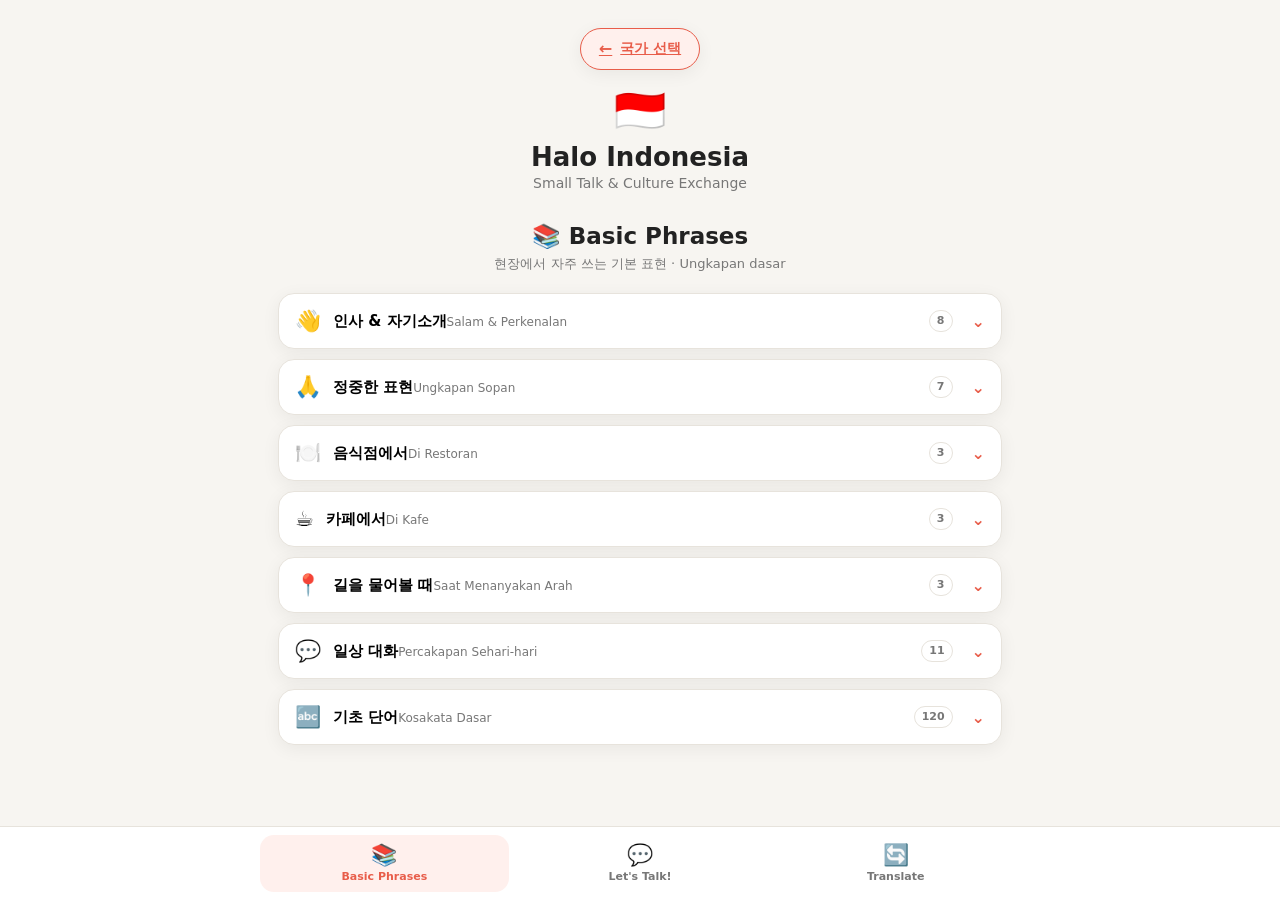
==== indonesia/index.html @ c441cb1d "Add files via upload" ====
<!doctype html>
<html lang="ko">
<head>
<meta charset="utf-8">
<meta name="viewport" content="width=device-width,initial-scale=1,viewport-fit=cover">
<meta name="theme-color" content="#f7f5f1">
<meta name="mobile-web-app-capable" content="yes">
<meta name="apple-mobile-web-app-capable" content="yes">
<meta name="apple-mobile-web-app-status-bar-style" content="default">
<meta name="apple-mobile-web-app-title" content="HelloWorld">
<link rel="manifest" href="../manifest.webmanifest">
<link rel="apple-touch-icon" href="../icons/icon-192.png">
<title>HelloWorld — Indonesia</title>
<link rel="stylesheet" href="../css/style.css">
</head>
<body>
<div class="app">
<header>
  <a class="back" href="../index.html"><span class="back-arrow">←</span> 국가 선택</a>
  <div class="logo">🇮🇩</div>
  <h1>Halo Indonesia</h1>
  <div class="subtitle">Small Talk & Culture Exchange</div>
</header>

<main>
<section id="basic" class="screen">
  <div class="section-title">
    <h2>📚 Basic Phrases</h2>
    <p>현장에서 자주 쓰는 기본 표현 · Ungkapan dasar</p>
  </div>

  <div class="basic-accordion">
<div class="basic-item">
<button class="basic-toggle" id="basic-btn-0" type="button" onclick="toggleBasic(0)"><span class="basic-icon">👋</span><span class="basic-title"><span class="basic-ko">인사 & 자기소개</span><span class="basic-id">Salam & Perkenalan</span></span><span class="basic-arrow">⌄</span></button>
<div class="basic-panel" id="basic-panel-0"><div class="phrase-list"><div class="phrase"><div class="ko">안녕하세요.</div><div class="id">Halo!</div><div class="pron">할로</div></div><div class="phrase"><div class="ko">저는 한국에서 왔어요.</div><div class="id">Saya dari Korea.</div><div class="pron">사야 다리 꼬레아</div></div><div class="phrase"><div class="ko">만나서 반가워요.</div><div class="id">Senang bertemu dengan Anda.</div><div class="pron">스낭 버르뜨무 등안 안다</div></div><div class="phrase"><div class="ko">이름이 뭐예요?</div><div class="id">Siapa nama Anda?</div><div class="pron">시아빠 나마 안다</div></div><div class="phrase"><div class="ko">제 이름은 ○○이에요.</div><div class="id">Nama saya ○○.</div><div class="pron">나마 사야 ○○</div></div><div class="phrase"><div class="ko">어디에서 왔어요?</div><div class="id">Anda dari mana?</div><div class="pron">안다 다리 마나</div></div><div class="phrase"><div class="ko">인도네시아에 처음 왔어요.</div><div class="id">Ini pertama kali saya ke Indonesia.</div><div class="pron">이니 뻐르따마 깔리 사야 끄 인도네시아</div></div><div class="phrase"><div class="ko">인도네시아가 좋아요.</div><div class="id">Saya suka Indonesia.</div><div class="pron">사야 수까 인도네시아</div></div></div></div>
</div>
<div class="basic-item">
<button class="basic-toggle" id="basic-btn-1" type="button" onclick="toggleBasic(1)"><span class="basic-icon">🙏</span><span class="basic-title"><span class="basic-ko">정중한 표현</span><span class="basic-id">Ungkapan Sopan</span></span><span class="basic-arrow">⌄</span></button>
<div class="basic-panel" id="basic-panel-1"><div class="phrase-list"><div class="phrase"><div class="ko">감사합니다.</div><div class="id">Terima kasih.</div><div class="pron">뜨리마 까시</div></div><div class="phrase"><div class="ko">미안해요.</div><div class="id">Maaf.</div><div class="pron">마아프</div></div><div class="phrase"><div class="ko">괜찮습니다.</div><div class="id">Tidak masalah.</div><div class="pron">띠닥 마살라</div></div><div class="phrase"><div class="ko">부탁드려요.</div><div class="id">Tolong, ya.</div><div class="pron">똘롱 야</div></div><div class="phrase"><div class="ko">잠시만 기다려 주세요.</div><div class="id">Tunggu sebentar, ya.</div><div class="pron">뚱구 스븐따르 야</div></div><div class="phrase"><div class="ko">다시 말씀해 주세요.</div><div class="id">Bisa ulangi?</div><div class="pron">비사 울랑이</div></div><div class="phrase"><div class="ko">잘 모르겠어요.</div><div class="id">Saya kurang mengerti.</div><div class="pron">사야 꾸랑 믕어르띠</div></div></div></div>
</div>
<div class="basic-item">
<button class="basic-toggle" id="basic-btn-2" type="button" onclick="toggleBasic(2)"><span class="basic-icon">🍽️</span><span class="basic-title"><span class="basic-ko">음식점에서</span><span class="basic-id">Di Restoran</span></span><span class="basic-arrow">⌄</span></button>
<div class="basic-panel" id="basic-panel-2">
  <div class="basic-kiosk-card">
    <div class="basic-kiosk-title">🍽️ 자주 쓰는 표현</div>
    <button class="kiosk-action" type="button" onclick="openKiosk('food-order')">🍽️ ○○ 주세요</button>
    <button class="kiosk-action" type="button" onclick="openKiosk('food-question')">❓ ○○인가요?</button>
    <button class="kiosk-action" type="button" onclick="openKiosk('food-request')">🙏 요청하기</button>
    <div class="kiosk-result" id="kiosk-result-food" hidden></div>
  </div>
  <div class="basic-extra-title">다른 표현</div>
  <div class="phrase-list">
    <div class="phrase"><div class="ko">메뉴판을 볼 수 있을까요?</div><div class="id">Boleh saya lihat menunya?</div><div class="pron">볼레 사야 리핫 메뉴냐</div></div>
    <div class="phrase"><div class="ko">계산해 주세요.</div><div class="id">Minta bill, ya.</div><div class="pron">민따 빌 야</div></div>
    <div class="phrase"><div class="ko">물 한 병 주세요.</div><div class="id">Minta satu botol air, ya.</div><div class="pron">민따 사뚜 보똘 아이르 야</div></div>
  </div>
</div>
</div>
<div class="basic-item">
<button class="basic-toggle" id="basic-btn-3" type="button" onclick="toggleBasic(3)"><span class="basic-icon">☕</span><span class="basic-title"><span class="basic-ko">카페에서</span><span class="basic-id">Di Kafe</span></span><span class="basic-arrow">⌄</span></button>
<div class="basic-panel" id="basic-panel-3">
  <div class="basic-kiosk-card">
    <div class="basic-kiosk-title">☕ 주문하기</div>
    <button class="kiosk-action" type="button" onclick="openKiosk('cafe-menu')">☕ 메뉴 선택</button>
    <button class="kiosk-action" type="button" onclick="openKiosk('cafe-option')">⚙️ 옵션 선택</button>
    <div class="kiosk-result" id="kiosk-result-cafe" hidden></div>
  </div>
  <div class="basic-extra-title">다른 표현</div>
  <div class="phrase-list">
    <div class="phrase"><div class="ko">여기서 마실게요.</div><div class="id">Saya minum di sini, ya.</div><div class="pron">사야 미눔 디 시니 야</div></div>
    <div class="phrase"><div class="ko">포장해 주세요.</div><div class="id">Tolong bungkus, ya.</div><div class="pron">똘롱 붕꾸스 야</div></div>
    <div class="phrase"><div class="ko">여기 좀 닦아 주세요.</div><div class="id">Tolong bersihkan di sini, ya.</div><div class="pron">똘롱 버르시흐깐 디 시니 야</div></div>
  </div>
</div>
</div>
<div class="basic-item">
<button class="basic-toggle" id="basic-btn-4" type="button" onclick="toggleBasic(4)"><span class="basic-icon">📍</span><span class="basic-title"><span class="basic-ko">길을 물어볼 때</span><span class="basic-id">Saat Menanyakan Arah</span></span><span class="basic-arrow">⌄</span></button>
<div class="basic-panel" id="basic-panel-4">
  <div class="basic-kiosk-card">
    <div class="basic-kiosk-title">📍 장소를 선택하세요</div>
    <button class="kiosk-action" type="button" onclick="openKiosk('loc-place')">📍 장소 선택</button>
    <div class="kiosk-result" id="kiosk-result-loc" hidden></div>
  </div>
  <div class="basic-extra-title">다른 표현</div>
  <div class="phrase-list">
    <div class="phrase"><div class="ko">여기가 어디예요?</div><div class="id">Di mana ini?</div><div class="pron">디 마나 이니</div></div>
    <div class="phrase"><div class="ko">얼마나 걸려요?</div><div class="id">Berapa lama?</div><div class="pron">버라빠 라마</div></div>
    <div class="phrase"><div class="ko">도와주실 수 있나요?</div><div class="id">Bisa membantu saya?</div><div class="pron">비사 멤반뚜 사야</div></div>
  </div>
</div>
</div>
<div class="basic-item">
<button class="basic-toggle" id="basic-btn-5" type="button" onclick="toggleBasic(5)"><span class="basic-icon">💬</span><span class="basic-title"><span class="basic-ko">일상 대화</span><span class="basic-id">Percakapan Sehari-hari</span></span><span class="basic-arrow">⌄</span></button>
<div class="basic-panel" id="basic-panel-5"><div class="phrase-list"><div class="phrase"><div class="ko">오늘 어때요?</div><div class="id">Bagaimana hari ini?</div><div class="pron">바가이마나 하리 이니</div></div><div class="phrase"><div class="ko">무슨 일을 하세요?</div><div class="id">Apa pekerjaan Anda?</div><div class="pron">아빠 뻐꺼르자안 안다</div></div><div class="phrase"><div class="ko">학생이에요?</div><div class="id">Apakah Anda seorang pelajar?</div><div class="pron">아빠까 안다 스오랑 뻘라자르</div></div><div class="phrase"><div class="ko">무엇을 공부하세요?</div><div class="id">Apa yang Anda pelajari?</div><div class="pron">아빠 양 안다 뻘라자리</div></div><div class="phrase"><div class="ko">취미가 뭐예요?</div><div class="id">Apa hobi Anda?</div><div class="pron">아빠 호비 안다</div></div><div class="phrase"><div class="ko">음악을 좋아해요?</div><div class="id">Apakah Anda suka musik?</div><div class="pron">아빠까 안다 수까 무식</div></div><div class="phrase"><div class="ko">축구를 좋아해요?</div><div class="id">Apakah Anda suka sepak bola?</div><div class="pron">아빠까 안다 수까 스빡 볼라</div></div><div class="phrase"><div class="ko">한국 음식 좋아해요?</div><div class="id">Apakah Anda suka makanan Korea?</div><div class="pron">아빠까 안다 수까 마까난 꼬레아</div></div><div class="phrase"><div class="ko">한국에 가본 적 있어요?</div><div class="id">Apakah Anda pernah ke Korea?</div><div class="pron">아빠까 안다 뻐르나 끄 꼬레아</div></div><div class="phrase"><div class="ko">주말에는 무엇을 해요?</div><div class="id">Apa yang Anda lakukan di akhir pekan?</div><div class="pron">아빠 양 안다 라꾸깐 디 아끼르 뻬깐</div></div><div class="phrase"><div class="ko">오늘 날씨가 좋네요.</div><div class="id">Cuacanya bagus hari ini.</div><div class="pron">쭈아짜냐 바구스 하리 이니</div></div></div></div>
</div>
<div class="basic-item">
<button class="basic-toggle" id="basic-btn-6" type="button" onclick="toggleBasic(6)"><span class="basic-icon">🔤</span><span class="basic-title"><span class="basic-ko">기초 단어</span><span class="basic-id">Kosakata Dasar</span></span><span class="basic-arrow">⌄</span></button>
<div class="basic-panel" id="basic-panel-6"><div class="basic-sub-list"><div class="basic-subitem">
<button class="basic-sub-toggle" id="basic-sub-btn-vocab-people" type="button" onclick="toggleBasicSub('vocab-people')"><span class="basic-sub-title">🔤 사람</span><span class="basic-sub-arrow">⌄</span></button>
<div class="basic-sub-panel" id="basic-sub-panel-vocab-people"><div class="phrase-list"><div class="phrase"><div class="ko">나 / 저</div><div class="id">Saya</div><div class="pron">사야</div></div><div class="phrase"><div class="ko">너 / 당신</div><div class="id">Kamu</div><div class="pron">까무</div></div><div class="phrase"><div class="ko">당신</div><div class="id">Anda</div><div class="pron">안다</div></div><div class="phrase"><div class="ko">우리</div><div class="id">Kami / Kita</div><div class="pron">까미 / 끼따</div></div><div class="phrase"><div class="ko">그들</div><div class="id">Mereka</div><div class="pron">므레까</div></div><div class="phrase"><div class="ko">친구</div><div class="id">Teman</div><div class="pron">뜨만</div></div><div class="phrase"><div class="ko">사람</div><div class="id">Orang</div><div class="pron">오랑</div></div><div class="phrase"><div class="ko">남자</div><div class="id">Laki-laki</div><div class="pron">라끼 라끼</div></div><div class="phrase"><div class="ko">여자</div><div class="id">Perempuan</div><div class="pron">뻐럼뿌안</div></div></div></div>
</div><div class="basic-subitem">
<button class="basic-sub-toggle" id="basic-sub-btn-vocab-question" type="button" onclick="toggleBasicSub('vocab-question')"><span class="basic-sub-title">🔤 의문사</span><span class="basic-sub-arrow">⌄</span></button>
<div class="basic-sub-panel" id="basic-sub-panel-vocab-question"><div class="phrase-list"><div class="phrase"><div class="ko">무엇</div><div class="id">Apa</div><div class="pron">아빠</div></div><div class="phrase"><div class="ko">누구</div><div class="id">Siapa</div><div class="pron">시아빠</div></div><div class="phrase"><div class="ko">어디</div><div class="id">Di mana</div><div class="pron">디 마나</div></div><div class="phrase"><div class="ko">언제</div><div class="id">Kapan</div><div class="pron">까빤</div></div><div class="phrase"><div class="ko">왜</div><div class="id">Kenapa</div><div class="pron">끄나빠</div></div><div class="phrase"><div class="ko">어떻게</div><div class="id">Bagaimana</div><div class="pron">바가이마나</div></div><div class="phrase"><div class="ko">얼마 / 몇</div><div class="id">Berapa</div><div class="pron">버라빠</div></div><div class="phrase"><div class="ko">어느</div><div class="id">Yang mana</div><div class="pron">양 마나</div></div></div></div>
</div><div class="basic-subitem">
<button class="basic-sub-toggle" id="basic-sub-btn-vocab-verbs" type="button" onclick="toggleBasicSub('vocab-verbs')"><span class="basic-sub-title">🔤 기본 동사</span><span class="basic-sub-arrow">⌄</span></button>
<div class="basic-sub-panel" id="basic-sub-panel-vocab-verbs"><div class="phrase-list"><div class="phrase"><div class="ko">있다</div><div class="id">Ada</div><div class="pron">아다</div></div><div class="phrase"><div class="ko">없다</div><div class="id">Tidak ada</div><div class="pron">띠닥 아다</div></div><div class="phrase"><div class="ko">먹다</div><div class="id">Makan</div><div class="pron">마깐</div></div><div class="phrase"><div class="ko">마시다</div><div class="id">Minum</div><div class="pron">미눔</div></div><div class="phrase"><div class="ko">가다</div><div class="id">Pergi</div><div class="pron">뻐르기</div></div><div class="phrase"><div class="ko">오다</div><div class="id">Datang</div><div class="pron">다땅</div></div><div class="phrase"><div class="ko">보다</div><div class="id">Lihat</div><div class="pron">리핫</div></div><div class="phrase"><div class="ko">알다</div><div class="id">Tahu</div><div class="pron">따후</div></div><div class="phrase"><div class="ko">이해하다</div><div class="id">Mengerti</div><div class="pron">믕어르띠</div></div><div class="phrase"><div class="ko">말하다</div><div class="id">Bicara</div><div class="pron">비짜라</div></div><div class="phrase"><div class="ko">듣다</div><div class="id">Dengar</div><div class="pron">등아르</div></div><div class="phrase"><div class="ko">기다리다</div><div class="id">Tunggu</div><div class="pron">뚱구</div></div><div class="phrase"><div class="ko">도와주다</div><div class="id">Bantu</div><div class="pron">반뚜</div></div><div class="phrase"><div class="ko">사다</div><div class="id">Beli</div><div class="pron">블리</div></div><div class="phrase"><div class="ko">주다</div><div class="id">Beri</div><div class="pron">버리</div></div><div class="phrase"><div class="ko">가져오다</div><div class="id">Bawa</div><div class="pron">바와</div></div><div class="phrase"><div class="ko">찾다</div><div class="id">Cari</div><div class="pron">짜리</div></div><div class="phrase"><div class="ko">좋아하다</div><div class="id">Suka</div><div class="pron">수까</div></div><div class="phrase"><div class="ko">원하다</div><div class="id">Mau</div><div class="pron">마우</div></div><div class="phrase"><div class="ko">할 수 있다</div><div class="id">Bisa</div><div class="pron">비사</div></div><div class="phrase"><div class="ko">해도 된다</div><div class="id">Boleh</div><div class="pron">볼레</div></div></div></div>
</div><div class="basic-subitem">
<button class="basic-sub-toggle" id="basic-sub-btn-vocab-state" type="button" onclick="toggleBasicSub('vocab-state')"><span class="basic-sub-title">🔤 상태·성질</span><span class="basic-sub-arrow">⌄</span></button>
<div class="basic-sub-panel" id="basic-sub-panel-vocab-state"><div class="phrase-list"><div class="phrase"><div class="ko">좋다</div><div class="id">Bagus</div><div class="pron">바구스</div></div><div class="phrase"><div class="ko">맛있다</div><div class="id">Enak</div><div class="pron">에낙</div></div><div class="phrase"><div class="ko">맵다</div><div class="id">Pedas</div><div class="pron">뻐다스</div></div><div class="phrase"><div class="ko">달다</div><div class="id">Manis</div><div class="pron">마니스</div></div><div class="phrase"><div class="ko">뜨겁다</div><div class="id">Panas</div><div class="pron">빠나스</div></div><div class="phrase"><div class="ko">차갑다</div><div class="id">Dingin</div><div class="pron">딩인</div></div><div class="phrase"><div class="ko">크다</div><div class="id">Besar</div><div class="pron">브사르</div></div><div class="phrase"><div class="ko">작다</div><div class="id">Kecil</div><div class="pron">끄찔</div></div><div class="phrase"><div class="ko">많다</div><div class="id">Banyak</div><div class="pron">바냑</div></div><div class="phrase"><div class="ko">적다 / 조금</div><div class="id">Sedikit</div><div class="pron">스디낏</div></div><div class="phrase"><div class="ko">빠르다</div><div class="id">Cepat</div><div class="pron">쯔빳</div></div><div class="phrase"><div class="ko">느리다</div><div class="id">Lambat</div><div class="pron">람밧</div></div><div class="phrase"><div class="ko">비싸다</div><div class="id">Mahal</div><div class="pron">마할</div></div><div class="phrase"><div class="ko">싸다</div><div class="id">Murah</div><div class="pron">무라</div></div><div class="phrase"><div class="ko">쉽다</div><div class="id">Mudah</div><div class="pron">무다</div></div><div class="phrase"><div class="ko">어렵다</div><div class="id">Sulit</div><div class="pron">술릿</div></div><div class="phrase"><div class="ko">바쁘다</div><div class="id">Sibuk</div><div class="pron">시북</div></div><div class="phrase"><div class="ko">피곤하다</div><div class="id">Lelah</div><div class="pron">렐라</div></div><div class="phrase"><div class="ko">괜찮다</div><div class="id">Baik-baik saja</div><div class="pron">바익 바익 사자</div></div></div></div>
</div><div class="basic-subitem">
<button class="basic-sub-toggle" id="basic-sub-btn-vocab-time" type="button" onclick="toggleBasicSub('vocab-time')"><span class="basic-sub-title">🔤 시간</span><span class="basic-sub-arrow">⌄</span></button>
<div class="basic-sub-panel" id="basic-sub-panel-vocab-time"><div class="phrase-list"><div class="phrase"><div class="ko">지금</div><div class="id">Sekarang</div><div class="pron">스까랑</div></div><div class="phrase"><div class="ko">오늘</div><div class="id">Hari ini</div><div class="pron">하리 이니</div></div><div class="phrase"><div class="ko">내일</div><div class="id">Besok</div><div class="pron">베속</div></div><div class="phrase"><div class="ko">어제</div><div class="id">Kemarin</div><div class="pron">끄마린</div></div><div class="phrase"><div class="ko">아침</div><div class="id">Pagi</div><div class="pron">빠기</div></div><div class="phrase"><div class="ko">점심</div><div class="id">Siang</div><div class="pron">시앙</div></div><div class="phrase"><div class="ko">저녁</div><div class="id">Malam</div><div class="pron">말람</div></div><div class="phrase"><div class="ko">나중에</div><div class="id">Nanti</div><div class="pron">난띠</div></div><div class="phrase"><div class="ko">지금 바로</div><div class="id">Sekarang juga</div><div class="pron">스까랑 주가</div></div></div></div>
</div><div class="basic-subitem">
<button class="basic-sub-toggle" id="basic-sub-btn-vocab-places" type="button" onclick="toggleBasicSub('vocab-places')"><span class="basic-sub-title">🔤 장소</span><span class="basic-sub-arrow">⌄</span></button>
<div class="basic-sub-panel" id="basic-sub-panel-vocab-places"><div class="phrase-list"><div class="phrase"><div class="ko">여기</div><div class="id">Di sini</div><div class="pron">디 시니</div></div><div class="phrase"><div class="ko">거기 / 저기</div><div class="id">Di situ / Di sana</div><div class="pron">디 시뚜 / 디 사나</div></div><div class="phrase"><div class="ko">화장실</div><div class="id">Toilet</div><div class="pron">똘렛</div></div><div class="phrase"><div class="ko">식당</div><div class="id">Restoran</div><div class="pron">레스또란</div></div><div class="phrase"><div class="ko">카페</div><div class="id">Kafe</div><div class="pron">까페</div></div><div class="phrase"><div class="ko">편의점</div><div class="id">Minimarket</div><div class="pron">미니마르껫</div></div><div class="phrase"><div class="ko">약국</div><div class="id">Apotek</div><div class="pron">아뽀떽</div></div><div class="phrase"><div class="ko">병원</div><div class="id">Rumah sakit</div><div class="pron">루마 사낏</div></div><div class="phrase"><div class="ko">공항</div><div class="id">Bandara</div><div class="pron">반다라</div></div><div class="phrase"><div class="ko">호텔</div><div class="id">Hotel</div><div class="pron">호텔</div></div><div class="phrase"><div class="ko">은행</div><div class="id">Bank</div><div class="pron">방크</div></div><div class="phrase"><div class="ko">시장</div><div class="id">Pasar</div><div class="pron">빠사르</div></div><div class="phrase"><div class="ko">상점</div><div class="id">Toko</div><div class="pron">또꼬</div></div></div></div>
</div><div class="basic-subitem">
<button class="basic-sub-toggle" id="basic-sub-btn-vocab-food" type="button" onclick="toggleBasicSub('vocab-food')"><span class="basic-sub-title">🔤 음식·음료</span><span class="basic-sub-arrow">⌄</span></button>
<div class="basic-sub-panel" id="basic-sub-panel-vocab-food"><div class="phrase-list"><div class="phrase"><div class="ko">음식</div><div class="id">Makanan</div><div class="pron">마까난</div></div><div class="phrase"><div class="ko">물</div><div class="id">Air</div><div class="pron">아이르</div></div><div class="phrase"><div class="ko">밥</div><div class="id">Nasi</div><div class="pron">나시</div></div><div class="phrase"><div class="ko">커피</div><div class="id">Kopi</div><div class="pron">꼬삐</div></div><div class="phrase"><div class="ko">차</div><div class="id">Teh</div><div class="pron">떼</div></div><div class="phrase"><div class="ko">우유</div><div class="id">Susu</div><div class="pron">수수</div></div><div class="phrase"><div class="ko">설탕</div><div class="id">Gula</div><div class="pron">굴라</div></div><div class="phrase"><div class="ko">닭고기</div><div class="id">Ayam</div><div class="pron">아얌</div></div><div class="phrase"><div class="ko">소고기</div><div class="id">Daging sapi</div><div class="pron">다깅 사삐</div></div><div class="phrase"><div class="ko">돼지고기</div><div class="id">Daging babi</div><div class="pron">다깅 바비</div></div><div class="phrase"><div class="ko">생선</div><div class="id">Ikan</div><div class="pron">이깐</div></div><div class="phrase"><div class="ko">채소</div><div class="id">Sayur</div><div class="pron">사유르</div></div><div class="phrase"><div class="ko">과일</div><div class="id">Buah</div><div class="pron">부아</div></div><div class="phrase"><div class="ko">할랄</div><div class="id">Halal</div><div class="pron">할랄</div></div></div></div>
</div><div class="basic-subitem">
<button class="basic-sub-toggle" id="basic-sub-btn-vocab-direction" type="button" onclick="toggleBasicSub('vocab-direction')"><span class="basic-sub-title">🔤 방향·위치</span><span class="basic-sub-arrow">⌄</span></button>
<div class="basic-sub-panel" id="basic-sub-panel-vocab-direction"><div class="phrase-list"><div class="phrase"><div class="ko">왼쪽</div><div class="id">Kiri</div><div class="pron">끼리</div></div><div class="phrase"><div class="ko">오른쪽</div><div class="id">Kanan</div><div class="pron">까난</div></div><div class="phrase"><div class="ko">앞</div><div class="id">Depan</div><div class="pron">드빤</div></div><div class="phrase"><div class="ko">뒤</div><div class="id">Belakang</div><div class="pron">블라깡</div></div><div class="phrase"><div class="ko">위</div><div class="id">Atas</div><div class="pron">아따스</div></div><div class="phrase"><div class="ko">아래</div><div class="id">Bawah</div><div class="pron">바와</div></div><div class="phrase"><div class="ko">안</div><div class="id">Dalam</div><div class="pron">달람</div></div><div class="phrase"><div class="ko">밖</div><div class="id">Luar</div><div class="pron">루아르</div></div><div class="phrase"><div class="ko">가까이</div><div class="id">Dekat</div><div class="pron">드깟</div></div><div class="phrase"><div class="ko">멀리</div><div class="id">Jauh</div><div class="pron">자우</div></div></div></div>
</div><div class="basic-subitem">
<button class="basic-sub-toggle" id="basic-sub-btn-vocab-numbers" type="button" onclick="toggleBasicSub('vocab-numbers')"><span class="basic-sub-title">🔤 숫자</span><span class="basic-sub-arrow">⌄</span></button>
<div class="basic-sub-panel" id="basic-sub-panel-vocab-numbers"><div class="phrase-list"><div class="phrase"><div class="ko">하나</div><div class="id">Satu</div><div class="pron">사뚜</div></div><div class="phrase"><div class="ko">둘</div><div class="id">Dua</div><div class="pron">두아</div></div><div class="phrase"><div class="ko">셋</div><div class="id">Tiga</div><div class="pron">띠가</div></div><div class="phrase"><div class="ko">넷</div><div class="id">Empat</div><div class="pron">음빳</div></div><div class="phrase"><div class="ko">다섯</div><div class="id">Lima</div><div class="pron">리마</div></div><div class="phrase"><div class="ko">여섯</div><div class="id">Enam</div><div class="pron">으남</div></div><div class="phrase"><div class="ko">일곱</div><div class="id">Tujuh</div><div class="pron">뚜주</div></div><div class="phrase"><div class="ko">여덟</div><div class="id">Delapan</div><div class="pron">들라빤</div></div><div class="phrase"><div class="ko">아홉</div><div class="id">Sembilan</div><div class="pron">슴빌란</div></div><div class="phrase"><div class="ko">열</div><div class="id">Sepuluh</div><div class="pron">스뿔루</div></div></div></div>
</div><div class="basic-subitem">
<button class="basic-sub-toggle" id="basic-sub-btn-vocab-polite" type="button" onclick="toggleBasicSub('vocab-polite')"><span class="basic-sub-title">🔤 기본 표현</span><span class="basic-sub-arrow">⌄</span></button>
<div class="basic-sub-panel" id="basic-sub-panel-vocab-polite"><div class="phrase-list"><div class="phrase"><div class="ko">네 / 예</div><div class="id">Ya</div><div class="pron">야</div></div><div class="phrase"><div class="ko">아니요</div><div class="id">Tidak</div><div class="pron">띠닥</div></div><div class="phrase"><div class="ko">감사합니다</div><div class="id">Terima kasih</div><div class="pron">뜨리마 까시</div></div><div class="phrase"><div class="ko">미안해요</div><div class="id">Maaf</div><div class="pron">마아프</div></div><div class="phrase"><div class="ko">부탁해요</div><div class="id">Tolong</div><div class="pron">똘롱</div></div><div class="phrase"><div class="ko">괜찮아요</div><div class="id">Tidak apa-apa</div><div class="pron">띠닥 아빠 아빠</div></div><div class="phrase"><div class="ko">잠시만</div><div class="id">Sebentar</div><div class="pron">스븐따르</div></div></div></div>
</div></div></div>
</div>
  </div>
</section>

<section id="talk" class="screen" hidden>
  <div class="section-title">
    <h2>💬 Let's Talk!</h2>
    <p>대화 주제를 선택하세요 · Pilih topik percakapan</p>
  </div>

  <div id="topicPicker" class="topic-grid">
    <button class="topic" onclick="openTopic('food')"><div class="emoji">🍜</div><div class="ko">음식 & 카페</div><div class="id">Makanan & Kafe</div></button>
    <button class="topic" onclick="openTopic('music')"><div class="emoji">🎵</div><div class="ko">음악</div><div class="id">Musik</div></button>
    <button class="topic" onclick="openTopic('sports')"><div class="emoji">⚽</div><div class="ko">스포츠</div><div class="id">Olahraga</div></button>
    <button class="topic" onclick="openTopic('school')"><div class="emoji">🏫</div><div class="ko">일 & 학교</div><div class="id">Kerja & Sekolah</div></button>
    <button class="topic" onclick="openTopic('korea')"><div class="emoji">🇰🇷</div><div class="ko">한국 문화</div><div class="id">Budaya Korea</div></button>
  </div>
  <div id="talkFlow"></div>
</section>

<section id="translate" class="screen" hidden>
  <div class="section-title">
    <h2>🔄 Translate</h2>
    <p>한국어 ↔ 인도네시아어 · 글로 주고받는 양방향 통역</p>
  </div>

  <div class="translation-box">
    <div class="dir-row">
      <div id="dirFrom" class="dir-chip">🇰🇷 한국어</div>
      <button id="swapBtn" class="swap-btn" type="button" onclick="swapDirection()" aria-label="방향 바꾸기">⇄</button>
      <div id="dirTo" class="dir-chip">🇮🇩 Bahasa Indonesia</div>
    </div>

    <textarea id="srcText" class="tr-input" rows="3" placeholder="번역할 문장을 입력하세요."
      oninput="updateCounter()" onkeydown="inputKey(event)"></textarea>
    <div class="tr-meta">
      <span id="charCount">0자</span>
      <span class="tr-hint">Ctrl/⌘ + Enter 로도 번역</span>
    </div>

    <div class="tr-actions">
      <button class="tr-go" type="button" onclick="runTranslate()">🔄 번역하기</button>
      <button class="tr-clear" type="button" onclick="clearInput()">지우기</button>
    </div>
  </div>

  <div id="trResult"></div>

  <div class="tr-quick">
    <div class="tr-quick-label">⚡ 자주 쓰는 문장</div>
    <div class="tr-quick-list">
            <button class="tr-quick-btn" type="button" onclick="quickFill('너무 비싸요.')">너무 비싸요</button>
      <button class="tr-quick-btn" type="button" onclick="quickFill('화장실이 어디예요?')">화장실이 어디예요?</button>
      <button class="tr-quick-btn" type="button" onclick="quickFill('도와주세요.')">도와주세요</button>
      <button class="tr-quick-btn" type="button" onclick="quickFill('이거 매워요?')">이거 매워요?</button>
            <button class="tr-quick-btn" type="button" onclick="quickFill('다시 말씀해 주세요.')">다시 말씀해 주세요</button>
      <button class="tr-quick-btn" type="button" onclick="quickFill('계산해 주세요.')">계산해 주세요</button>
    </div>
  </div>

  <div id="trHistoryWrap" class="tr-history" hidden>
    <div class="tr-history-head">
      <span>🕘 최근 번역</span>
      <button class="tr-history-clear" type="button" onclick="clearHistory()">전체 삭제</button>
    </div>
    <div id="trHistory"></div>
  </div>

  <div class="note">
    🔤 기초 단어는 온라인 번역보다 먼저 앱 사전에서 찾습니다.<br>
    📚 앱에 들어 있는 문장은 <b>인터넷 없이</b> 즉시 번역됩니다.<br>
    🌐 기초 어휘·앱 문장에 없는 문장은 온라인 번역을 사용합니다.<br>
    발음은 인도네시아어 철자를 한글로 옮긴 근사치입니다.
  </div>
</section>

<div id="bigView" class="big-view" hidden onclick="closeBig()">
  <div class="big-inner">
    <div class="big-label">상대에게 보여주세요</div>
    <div id="bigText" class="big-text"></div>
    <div id="bigSub" class="big-sub"></div>
    <div class="big-close">화면을 누르면 닫힙니다</div>
  </div>
</div>
</main>
</div>

<nav class="bottom-nav">
  <div class="bottom-nav-inner">
    <button id="nav-basic" class="nav-btn active" onclick="showTab('basic')"><span class="nav-icon">📚</span><span class="nav-label">Basic Phrases</span></button>
    <button id="nav-talk" class="nav-btn" onclick="showTab('talk')"><span class="nav-icon">💬</span><span class="nav-label">Let's Talk!</span></button>
    <button id="nav-translate" class="nav-btn" onclick="showTab('translate')"><span class="nav-icon">🔄</span><span class="nav-label">Translate</span></button>
  </div>
</nav>

<script src="../data/indonesia.js"></script>
<script>
/*
  각 질문(question)은 아래 구조를 가짐:
  {
    ko, id, pron,               // 질문 본문
    choices: [
      { ko, id, pron,           // 객관식 보기(예시 답변)
        followups: [ {ko,id,pron}, ... ]   // 그 답변을 골랐을 때 이어지는 꼬리 질문들
      }, ...
    ]
  }
*/
let topics={};

function closeBasicAccordions(){
  // Basic Phrases의 1단계/2단계 아코디언을 모두 닫습니다.
  document.querySelectorAll("#basic .basic-panel.open,#basic .basic-sub-panel.open").forEach(el=>el.classList.remove("open"));
  document.querySelectorAll("#basic .basic-toggle.open,#basic .basic-sub-toggle.open").forEach(el=>el.classList.remove("open"));
}

function toggleBasicSub(key){
  const panel=document.getElementById("basic-sub-panel-"+key);
  const btn=document.getElementById("basic-sub-btn-"+key);
  const wasOpen=panel.classList.contains("open");
  const parent=btn.closest(".basic-panel");
  // 같은 1단계 메뉴 안에서는 한 번에 하나의 2단계만 엽니다.
  parent.querySelectorAll(".basic-sub-panel.open").forEach(el=>el.classList.remove("open"));
  parent.querySelectorAll(".basic-sub-toggle.open").forEach(el=>el.classList.remove("open"));
  if(!wasOpen){panel.classList.add("open");btn.classList.add("open");}
}

function toggleBasic(index){
  const panel=document.getElementById("basic-panel-"+index);
  const btn=document.getElementById("basic-btn-"+index);
  const wasOpen=panel.classList.contains("open");
  // 다른 1단계 메뉴를 누르는 순간 기존의 2단계까지 모두 초기화합니다.
  closeBasicAccordions();
  if(!wasOpen){panel.classList.add("open");btn.classList.add("open");}
}

const KIOSK_DATA={
  'food-order':{target:'kiosk-result-food',title:'무엇을 주문할까요?',choices:[
    ['물','Air','아이르'],['밥','Nasi','나시'],['면','Mie','미'],['나시고렝','Nasi goreng','나시 고렝'],['미고렝','Mie goreng','미 고렝'],['사테','Sate','사떼'],['박소','Bakso','박소'],['아얌고렝','Ayam goreng','아얌 고렝'],['나시 아얌','Nasi ayam','나시 아얌'],['채소 볶음','Tumis sayur','뚜미스 사유르']
  ],template:(x)=>({ko:x[0]+' 주세요.',id:'Saya mau '+x[1]+', ya.',pron:'사야 마우 '+x[2]+' 야'})},
  'food-question':{target:'kiosk-result-food',title:'무엇을 물어볼까요?',choices:[
    ['매운가요?','Apakah ini pedas?','아빠까 이니 뻐다스'],['뜨거운가요?','Apakah ini panas?','아빠까 이니 빠나스'],['달아요?','Apakah ini manis?','아빠까 이니 마니스'],['맛있나요?','Apakah ini enak?','아빠까 이니 에낙'],['할랄인가요?','Apakah makanan ini halal?','아빠까 마까난 이니 할랄'],['포장할 수 있나요?','Bisa dibungkus?','비사 디붕꾸스'],['여기서 먹을 수 있나요?','Bisa makan di sini?','비사 마깐 디 시니'],['지금 주문할 수 있나요?','Bisa pesan sekarang?','비사 뻐산 스까랑']
  ],template:(x)=>({ko:x[0],id:x[1],pron:x[2]})},
  'food-request':{target:'kiosk-result-food',title:'어떻게 요청할까요?',choices:[
    ['맵지 않게 해주세요.','Jangan pedas, ya.','장안 뻐다스 야'],['물 한 병 주세요.','Minta satu botol air, ya.','민따 사뚜 보똘 아이르 야'],['계산해 주세요.','Minta bill, ya.','민따 빌 야']
  ],template:(x)=>({ko:x[0],id:x[1],pron:x[2]})},
  'cafe-menu':{target:'kiosk-result-cafe',title:'메뉴를 선택하세요',choices:[
    ['아메리카노','Americano','아메리까노'],['카페라떼','Café latte','까페 라떼'],['카푸치노','Cappuccino','까푸치노'],['에스프레소','Espresso','에스쁘레소'],['아이스커피','Es kopi','에스 꼬삐'],['아이스티','Es teh','에스 떼'],['차','Teh','떼'],['핫초콜릿','Cokelat panas','초끌랏 빠나스'],['주스','Jus','주스'],['스무디','Smoothie','스무디'],['생수','Air mineral','아이르 미네랄'],['케이크','Kue','꾸에'],['크루아상','Croissant','크루아상']
  ],template:(x)=>({ko:x[0]+' 주세요.',id:'Saya mau '+x[1]+', ya.',pron:'사야 마우 '+x[2]+' 야'}),alternate:(x)=>({ko:x[0]+' 있나요?',id:'Apakah ada '+x[1]+'?',pron:'아빠까 아다 '+x[2]})},
  'cafe-option':{target:'kiosk-result-cafe',title:'옵션을 선택하세요',choices:[
    ['아이스로','Dingin','딩인'],['뜨겁게','Panas','빠나스'],['작은 사이즈로','Ukuran kecil','우꾸란 끄찔'],['중간 사이즈로','Ukuran sedang','우꾸란 스당'],['큰 사이즈로','Ukuran besar','우꾸란 브사르']
  ],template:(x)=>({ko:x[0]+' 주세요.',id:'Tolong '+x[1]+', ya.',pron:'똘롱 '+x[2]+' 야'})},
  'loc-place':{target:'kiosk-result-loc',title:'장소를 선택하세요',choices:[
    ['화장실','toilet','똘렛'],['편의점','minimarket','미니마르껫'],['식당','restoran','레스또란'],['카페','kafe','까페'],['약국','apotek','아뽀떽'],['병원','rumah sakit','루마 사낏'],['ATM','ATM','아떼엠'],['출구','pintu keluar','삔뚜 끌루아르'],['공항','bandara','반다라'],['버스 정류장','halte bus','할떼 부스'],['기차역','stasiun kereta','스타시운 끄레따'],['호텔','hotel','호텔'],['은행','bank','방크'],['경찰서','kantor polisi','깐또르 뽈리시']
  ],template:(x)=>({ko:x[0]+'는 어디인가요?',id:'Di mana '+x[1]+'?',pron:'디 마나 '+x[2]}),alternate:(x)=>({ko:x[0]+'에 어떻게 가나요?',id:'Bagaimana cara ke '+x[1]+'?',pron:'바가이마나 짜라 끄 '+x[2]})}
};
function renderKioskSentence(r, label){
  return '<div class="kiosk-sentence"><div class="kiosk-sentence-label">'+label+'</div><div class="ko">'+r.ko+'</div><div class="id">'+r.id+'</div><div class="pron">'+r.pron+'</div></div>';
}
function openKiosk(key){
  const d=KIOSK_DATA[key]; if(!d)return;
  const target=document.getElementById(d.target); if(!target)return;
  target.hidden=false;
  target.innerHTML='<div style="font-weight:800;margin-bottom:8px">'+d.title+'</div><div class="kiosk-menu">'+d.choices.map((x,i)=>'<button class="kiosk-choice" type="button" onclick="selectKiosk(\''+key+'\','+i+')">'+x[0]+'</button>').join('')+'</div><div class="kiosk-sentence-area" id="'+d.target+'-sentence-area"></div><button class="kiosk-close" type="button" onclick="closeKiosk(\''+d.target+'\')">닫기</button>';
  document.querySelectorAll('.kiosk-result').forEach(el=>{if(el!==target){el.hidden=true;el.innerHTML='';}});
}
function selectKiosk(key,i){
  const d=KIOSK_DATA[key]; const x=d.choices[i]; const target=document.getElementById(d.target); if(!target)return;
  const area=document.getElementById(d.target+'-sentence-area'); if(!area)return;
  const r=d.template(x);
  let html=renderKioskSentence(r,'사용할 문장');
  if(d.alternate) html+=renderKioskSentence(d.alternate(x),'다른 표현');
  area.innerHTML=html;
  target.hidden=false;
  area.scrollIntoView({behavior:'smooth',block:'nearest'});
}
function closeKiosk(id){const el=document.getElementById(id);if(el){el.hidden=true;el.innerHTML='';}}

let currentTopicKey=null;

function showTab(id){
  // 탭을 다시 선택하거나 다른 탭으로 이동하면 Basic Phrases의
  // 1단계/2단계 아코디언 상태를 초기화합니다.
  closeBasicAccordions();
  if(id==="talk"){resetTalk();}
  ["basic","talk","translate"].forEach(x=>document.getElementById(x).hidden=x!==id);
  ["basic","talk","translate"].forEach(x=>document.getElementById("nav-"+x).classList.toggle("active",x===id));
  window.scrollTo({top:0,behavior:"smooth"});
}

async function openTopic(key){
  if(languageDataReady) await languageDataReady;
  if(!topics || !topics[key]){
    console.error("Let's Talk data is not ready:", key);
    return;
  }
  currentTopicKey=key;
  document.getElementById("topicPicker").style.display="none";
  renderQuestionList();
  window.scrollTo({top:0,behavior:"smooth"});
}

function closeTopic(){
  resetTalk();
  window.scrollTo({top:0,behavior:"smooth"});
}

function resetTalk(){
  currentTopicKey=null;
  document.getElementById("topicPicker").style.display="";
  document.getElementById("talkFlow").innerHTML="";
}

/* 인도네시아어(대) → 발음(중) → 한국어(소) 3단 표기 */
function trio(o){
  return '<span class="t-id">'+o.id+'</span>'+
         '<span class="t-pron">'+o.pron+'</span>'+
         '<span class="t-ko">'+o.ko+'</span>';
}

function backBtn(action,label){
  return '<button class="back" onclick="'+action+'"><span class="back-arrow">←</span>'+label+'</button>';
}

function renderQuestionList(){
  const t=topics[currentTopicKey];
  const out=document.getElementById("talkFlow");
  if(!t||!out) return;
  out.innerHTML=backBtn("closeTopic()","주제 선택으로")+
    '<div class="section-title"><h2>'+t.title+'</h2><p>질문을 누르면 예시 답변이, 답변을 누르면 꼬리 질문이 펼쳐집니다.</p></div>'+
    '<div class="question-btn-list">'+t.q.map((q,i)=>
      '<div class="q-item">'+
        '<button class="question-btn" id="qbtn-'+i+'" onclick="toggleQuestion('+i+')">'+
          '<span class="qnum">'+(i+1)+'</span>'+
          '<span class="qtext">'+trio(q)+'</span>'+
          '<span class="qtoggle">⌄</span>'+
        '</button>'+
        '<div class="q-panel" id="qpanel-'+i+'">'+
          '<div class="choice-label">💡 이렇게 대답해 보세요 · Coba jawab seperti ini</div>'+
          '<div class="choice-list">'+q.choices.map((c,ci)=>
            '<div class="choice-item">'+
              '<button class="choice-btn" id="cbtn-'+i+'-'+ci+'" onclick="toggleChoice('+i+','+ci+')">'+
                '<span class="ctext">'+trio(c)+'</span>'+
                '<span class="ctoggle">⌄</span>'+
              '</button>'+
              '<div class="followup-list" id="flist-'+i+'-'+ci+'">'+
                '<div class="fl-label">💬 꼬리 질문 · Pertanyaan lanjutan</div>'+
                c.followups.map((f,fi)=>
                  '<article class="followup-item">'+
                    '<div class="fnum">FOLLOW-UP '+(fi+1)+'</div>'+
                    trio(f)+
                  '</article>').join("")+
              '</div>'+
            '</div>').join("")+
          '</div>'+
        '</div>'+
      '</div>').join("")+
    '</div>';
}

function nudgeIntoView(el){
  setTimeout(()=>{
    const r=el.getBoundingClientRect();
    if(r.top<70||r.top>window.innerHeight*0.55){window.scrollBy({top:r.top-90,behavior:"smooth"});}
  },60);
}

/* 질문을 누르면 그 아래에 예시 답변이 펼쳐짐 (다른 질문은 자동으로 접힘) */
function toggleQuestion(qIndex){
  const panel=document.getElementById("qpanel-"+qIndex);
  const btn=document.getElementById("qbtn-"+qIndex);
  const wasOpen=panel.classList.contains("open");
  document.querySelectorAll("#talkFlow .q-panel.open,#talkFlow .followup-list.open").forEach(el=>el.classList.remove("open"));
  document.querySelectorAll("#talkFlow .question-btn.open,#talkFlow .choice-btn.open").forEach(el=>el.classList.remove("open"));
  if(!wasOpen){
    panel.classList.add("open");
    btn.classList.add("open");
    nudgeIntoView(btn);
  }
}

/* 답변을 누르면 그 자리 바로 아래에서 꼬리 질문이 펼쳐짐 */
function toggleChoice(qIndex,cIndex){
  const list=document.getElementById("flist-"+qIndex+"-"+cIndex);
  const btn=document.getElementById("cbtn-"+qIndex+"-"+cIndex);
  const wasOpen=list.classList.contains("open");
  document.querySelectorAll("#talkFlow .followup-list.open").forEach(el=>el.classList.remove("open"));
  document.querySelectorAll("#talkFlow .choice-btn.open").forEach(el=>el.classList.remove("open"));
  if(!wasOpen){
    list.classList.add("open");
    btn.classList.add("open");
    nudgeIntoView(btn);
  }
}

/* ===================== 번역 ===================== */

/* --- 인도네시아어 → 한글 발음 근사 변환 --- */
const CONS_ONSET={ng:11,ny:2,sy:9,kh:15,ch:14,b:7,c:13,d:3,f:17,g:0,h:18,j:12,k:1,l:5,m:6,n:2,p:8,q:1,r:5,s:9,t:4,v:7,w:11,x:9,y:11,z:12};
const CONS_STAND={b:7,c:14,d:3,f:17,g:0,h:18,j:12,k:1,l:5,m:6,n:2,p:8,q:1,r:5,s:9,t:4,v:7,w:11,x:9,y:11,z:12,ng:11,ny:2,sy:9,kh:15,ch:14};
const CODA={k:1,ng:21,n:4,m:16,l:8,p:17,t:19,b:17,d:19,g:1};
const V_PLAIN={a:0,i:20,u:13,e:18,o:8};
const V_Y={a:2,i:20,u:17,e:7,o:12};
const V_W={a:9,i:16,u:13,e:15,o:14};
const DIGRAPHS=["ng","ny","sy","kh","ch"];

function syl(cho,jung,jong){return String.fromCharCode(0xAC00+(cho*21+jung)*28+jong);}
function isVowel(ch){return "aiueo".indexOf(ch)>=0;}

/* e 를 /e/(ㅔ)로 읽는 흔한 단어들 (그 외의 e 는 약모음으로 처리) */
const E_WORDS=["enak","menu","meter","meja","media","medis","metode","mereka","restoran","resep","reservasi","rekomendasi","kafe","hotel","tempe","sate","sore","teh","becak","kereta","ekonomi","elektronik","energi","edukasi","efek","era","konser","presiden","profesor","apotek","model","novel","seleksi","sepeda","nenek","kakek","bebek","lele","desember","september","november","desain","email","ide","kecap","tante","polisi","indonesia","enerjik","energik","efektif","selfie","hotel"];
const SPECIAL={dj:"디제이",tv:"띠비",kpop:"케이뽑",kdrama:"케이드라마",kfood:"케이푸드",wifi:"와이파이",ok:"오케이"};

function transliterate(text){
  if(!text) return "";
  return text.split(/(\s+)/).map(w=>{
    if(/^\s+$/.test(w)) return w;
    /* 반복형(anak-anak)은 하이픈 단위로 나눠 붙여 읽음 */
    return w.toLowerCase().split("-").map(part=>{
      const clean=part.replace(/[^a-z]/g,"");
      return clean?wordToHangul(clean):"";
    }).join("");
  }).filter(x=>x!=="").join(" ").replace(/\s+/g," ").trim();
}

function wordToHangul(raw){
  /* 겹자음은 하나로 (topping → toping). ng 는 이중자로 따로 처리 */
  if(SPECIAL[raw]) return SPECIAL[raw];
  /* 겹자음 단순화 (topping → toping). n·m·l 은 형태소 경계라 유지 */
  const w=raw.replace(/([bcdfhjkpqrstvwxz])\1+/g,"$1");
  const eIsE=E_WORDS.some(x=>w.indexOf(x)===0);
  const tok=[];
  let i=0;
  while(i<w.length){
    if(isVowel(w[i])){tok.push({t:"v",v:w[i]});i++;continue;}
    const two=w.substr(i,2);
    if(DIGRAPHS.indexOf(two)>=0){tok.push({t:"c",v:two});i+=2;continue;}
    tok.push({t:"c",v:w[i]});i++;
  }
  const syls=[];
  const place=c=>{
    if(c==="h"&&syls.length) return;
    const prev=syls[syls.length-1];
    if(prev&&!prev.stand&&!prev.coda&&CODA[c]!==undefined){prev.coda=c;return;}
    syls.push({stand:c});
  };
  let pend=[];
  for(const t of tok){
    if(t.t==="c"){pend.push(t.v);continue;}
    let onset=null;
    if(pend.length){
      onset=pend.pop();
      const prev=syls[syls.length-1];
      if(onset==="ng"&&!pend.length&&prev&&!prev.stand&&!prev.coda){prev.coda="ng";onset=null;}
      pend.forEach(place);
      pend=[];
    }
    syls.push({onset:onset,vowel:t.v,coda:null});
  }
  pend.forEach(place);
  /* 모음 뒤 l 은 앞 음절 받침으로도 붙임 (selamat → 슬라맛) */
  for(let k=0;k<syls.length-1;k++){
    const a=syls[k],b=syls[k+1];
    if(a&&!a.stand&&!a.coda&&b&&!b.stand&&b.onset==="l") a.coda="l";
  }
  let lastV=-1;
  syls.forEach((s,k)=>{if(!s.stand) lastV=k;});
  let out="";
  for(let k=0;k<syls.length;k++){
    const s=syls[k];
    if(s.stand){
      const c=s.stand;
      if(c==="ng"){out+="응";continue;}
      out+=syl(CONS_STAND[c]!==undefined?CONS_STAND[c]:11,18,0);
      continue;
    }
    let cho=11,glide=null;
    if(s.onset){
      cho=CONS_ONSET[s.onset]!==undefined?CONS_ONSET[s.onset]:11;
      if(s.onset==="y"||s.onset==="ny"||s.onset==="sy") glide="y";
      else if(s.onset==="w") glide="w";
    }
    let jung;
    if(glide==="y") jung=V_Y[s.vowel];
    else if(glide==="w") jung=V_W[s.vowel];
    else jung=V_PLAIN[s.vowel];
    if(s.vowel==="e"&&!glide){
      const nx=syls[k+1];
      const beforeR=(nx&&nx.stand==="r")||s.coda==="r";
      const isLast=(k===lastV);
      const funcWord=(w.length<=2);                   /* ke · se → 끄 · 스 */
      if(funcWord) jung=18;
      else if(isLast||eIsE) jung=5;                   /* ㅔ */
      else if(beforeR) jung=4;                        /* 어르 */
      else if(!s.coda&&"pbfv".indexOf(s.onset||"")>=0) jung=4;  /* 뻐 · 버 */
      else jung=18;                                   /* ㅡ */
    }
    if(jung===undefined) jung=18;
    out+=syl(cho,jung,s.coda?(CODA[s.coda]||0):0);
  }
  return out;
}

/* --- 앱 내장 기초 어휘 + 문장 사전 (오프라인) --- */
/* 기초 단어는 온라인 번역보다 먼저 검색됩니다. */
let VOCAB=[]

/* 현장에서 자주 쓰는 추가 문장 (인터넷 없이 즉시 번역됨) */
let EXTRA=[];

let PHRASES=[];
function normKo(s){return (s||"").toLowerCase().replace(/[\s.,!?~·"'’“”()\-]/g,"");}
function normId(s){return (s||"").toLowerCase().replace(/[^a-z0-9\s]/g,"").replace(/\s+/g," ").trim();}

function buildPhraseBank(){
  const seen={};
  const add=(ko,id,pron)=>{
    if(!ko||!id) return;
    const key=normKo(ko)+"|"+normId(id);
    if(seen[key]) return;
    seen[key]=1;
    PHRASES.push({ko:ko,id:id,pron:pron||transliterate(id),nk:normKo(ko),ni:normId(id)});
  };
  document.querySelectorAll("#basic .phrase").forEach(el=>{
    const g=c=>{const n=el.querySelector("."+c);return n?n.textContent.trim():"";};
    add(g("ko"),g("id"),g("pron"));
  });
  VOCAB.forEach(e=>add(e.ko,e.id,e.pron));
  EXTRA.forEach(e=>add(e.ko,e.id,e.pron));
  Object.keys(topics).forEach(k=>{
    topics[k].q.forEach(q=>{
      add(q.ko,q.id,q.pron);
      (q.choices||[]).forEach(c=>{
        add(c.ko,c.id,c.pron);
        (c.followups||[]).forEach(f=>add(f.ko,f.id,f.pron));
      });
    });
  });
}

function bigrams(s){const a=[];for(let i=0;i<s.length-1;i++)a.push(s.substr(i,2));return a;}
function dice(a,b){
  if(!a||!b) return 0;
  if(a===b) return 1;
  const A=bigrams(a),B=bigrams(b);
  if(!A.length||!B.length) return 0;
  const map={};A.forEach(x=>map[x]=(map[x]||0)+1);
  let hit=0;B.forEach(x=>{if(map[x]>0){map[x]--;hit++;}});
  return 2*hit/(A.length+B.length);
}

function localLookup(text,dir){
  const isKo=dir==="ko2id";
  const n=isKo?normKo(text):normId(text);
  if(!n) return {exact:null,near:[]};
  let exact=null;const scored=[];
  PHRASES.forEach(p=>{
    const target=isKo?p.nk:p.ni;
    const s=dice(n,target);
    if(s===1&&!exact) exact=p;
    if(s>=0.55) scored.push({p:p,s:s});
  });
  scored.sort((a,b)=>b.s-a.s);
  return {exact:exact,near:scored.slice(0,3).map(x=>x.p)};
}

/* --- 온라인 번역: Google 번역 엔드포인트 우선 + MyMemory fallback --- */
/*
  Google의 공개 번역 엔드포인트를 우선 사용합니다.
  별도 API 키가 필요하지 않아 개인용 정적 웹에서 바로 사용할 수 있습니다.
  다만 공식 Cloud Translation API가 아니므로 SLA/보장된 사용량은 없습니다.
  실패하면 기존 MyMemory를 fallback으로 사용합니다.
*/
async function googleTranslate(text,dir){
  const sl=dir==="ko2id"?"ko":"id";
  const tl=dir==="ko2id"?"id":"ko";
  const url="https://translate.googleapis.com/translate_a/single?client=gtx&sl="+sl+"&tl="+tl+"&dt=t&q="+encodeURIComponent(text);
  const ctrl=new AbortController();
  const timer=setTimeout(()=>ctrl.abort(),10000);
  try{
    const res=await fetch(url,{signal:ctrl.signal});
    clearTimeout(timer);
    if(!res.ok) throw new Error("HTTP "+res.status);
    const data=await res.json();
    const out=Array.isArray(data)&&Array.isArray(data[0])?data[0].map(x=>x&&x[0]?x[0]:"").join("").trim():"";
    if(!out) throw new Error("empty");
    return out;
  }catch(e){
    clearTimeout(timer);
    throw e;
  }
}

async function myMemoryTranslate(text,dir){
  const pair=dir==="ko2id"?"ko|id":"id|ko";
  const url="https://api.mymemory.translated.net/get?q="+encodeURIComponent(text)+"&langpair="+pair;
  const ctrl=new AbortController();
  const timer=setTimeout(()=>ctrl.abort(),10000);
  try{
    const res=await fetch(url,{signal:ctrl.signal});
    clearTimeout(timer);
    if(!res.ok) throw new Error("HTTP "+res.status);
    const data=await res.json();
    const out=data&&data.responseData&&data.responseData.translatedText;
    if(!out) throw new Error("empty");
    if(/MYMEMORY WARNING|QUERY LENGTH LIMIT|INVALID/i.test(out)) throw new Error("quota");
    return out.trim();
  }catch(e){
    clearTimeout(timer);
    throw e;
  }
}

async function onlineTranslate(text,dir){
  try{
    return {text:await googleTranslate(text,dir),engine:"Google"};
  }catch(e){
    return {text:await myMemoryTranslate(text,dir),engine:"MyMemory"};
  }
}

/* --- 상태 & UI --- */
let dir="ko2id";
let lastResult=null;
let history=[];

function loadHistory(){
  try{const raw=localStorage.getItem("halo-tr-history");if(raw) history=JSON.parse(raw)||[];}catch(e){}
  renderHistory();
}
function saveHistory(){
  try{localStorage.setItem("halo-tr-history",JSON.stringify(history.slice(0,12)));}catch(e){}
}

function swapDirection(){
  dir=dir==="ko2id"?"id2ko":"ko2id";
  const ko="🇰🇷 한국어",id="🇮🇩 Bahasa Indonesia";
  document.getElementById("dirFrom").textContent=dir==="ko2id"?ko:id;
  document.getElementById("dirTo").textContent=dir==="ko2id"?id:ko;
  document.getElementById("srcText").placeholder=dir==="ko2id"
    ?"번역할 한국어 문장을 입력하세요."
    :"Ketik kalimat bahasa Indonesia di sini.";
  document.getElementById("trResult").innerHTML="";
}

function updateCounter(){
  document.getElementById("charCount").textContent=document.getElementById("srcText").value.length+"자";
}
function clearInput(){
  document.getElementById("srcText").value="";
  updateCounter();
  document.getElementById("trResult").innerHTML="";
  document.getElementById("srcText").focus();
}
function quickFill(t){
  if(dir!=="ko2id") swapDirection();
  document.getElementById("srcText").value=t;
  updateCounter();
  runTranslate();
}
function inputKey(e){
  if(e.key==="Enter"&&(e.ctrlKey||e.metaKey)){e.preventDefault();runTranslate();}
}

function esc(s){return (s||"").replace(/&/g,"&amp;").replace(/</g,"&lt;").replace(/>/g,"&gt;").replace(/"/g,"&quot;");}

function resultCard(o){
  const showPron=o.pron&&o.pron.length>0;
  return '<article class="result-card">'+
    '<span class="result-tag '+o.tagClass+'">'+o.tag+'</span>'+
    '<div class="result-src">'+esc(o.srcLabel)+' '+esc(o.src)+(o.srcPron?'<br><span style="color:var(--accent);font-weight:600">'+esc(o.srcPron)+'</span>':'')+'</div>'+
    '<div class="result-main">'+esc(o.out)+'</div>'+
    (showPron?'<div class="result-pron">'+esc(o.pron)+'</div>':'')+
    '<div class="result-actions">'+
      '<button class="res-btn primary" type="button" onclick="showBig()">👁 크게 보여주기</button>'+
      '<button class="res-btn" type="button" onclick="copyResult(this)">📋 복사하기</button>'+
    '</div>'+
    (o.altHtml||"")+
  '</article>';
}

function nearHtml(near,dir2){
  if(!near||!near.length) return "";
  return '<div class="result-alt"><div class="result-alt-label">📚 앱에 있는 비슷한 문장</div>'+
    near.map(p=>'<div class="alt-item"><b>'+esc(p.id)+'</b><br>'+esc(p.pron)+'<br>'+esc(p.ko)+'</div>').join("")+
    '</div>';
}

async function runTranslate(){
  const box=document.getElementById("trResult");
  const text=document.getElementById("srcText").value.trim();
  if(!text){box.innerHTML='<div class="note">번역할 문장을 먼저 입력해 주세요.</div>';return;}

  const isKo=dir==="ko2id";
  const srcLabel=isKo?"🇰🇷":"🇮🇩";
  const local=localLookup(text,dir);

  if(local.exact){
    const p=local.exact;
    const out=isKo?p.id:p.ko;
    lastResult={out:out,pron:isKo?p.pron:"",src:text};
    box.innerHTML=resultCard({
      tag:"📚 앱 사전 · 오프라인",tagClass:"tag-offline",
      srcLabel:srcLabel,src:text,srcPron:isKo?"":p.pron,
      out:out,pron:isKo?p.pron:""
    });
    pushHistory(text,out,isKo?p.pron:"");
    return;
  }

  box.innerHTML='<div class="note">🔄 번역 중입니다…</div>';
  try{
    const online=await onlineTranslate(text,dir);
    const out=online.text;
    const pron=isKo?transliterate(out):"";
    lastResult={out:out,pron:pron,src:text};
    box.innerHTML=resultCard({
      tag:"🌐 온라인 번역 · "+online.engine,tagClass:"tag-online",
      srcLabel:srcLabel,src:text,srcPron:isKo?"":transliterate(text),
      out:out,pron:pron,
      altHtml:nearHtml(local.near)
    });
    pushHistory(text,out,pron);
  }catch(e){
    let msg="인터넷에 연결되어 있는지 확인한 뒤 다시 시도해 주세요.";
    if(e&&e.message==="quota") msg="온라인 번역의 하루 무료 사용량을 넘었을 수 있습니다. 잠시 후 다시 시도해 주세요.";
    box.innerHTML='<article class="result-card" style="border-color:var(--line)">'+
      '<span class="result-tag tag-error">⚠️ 온라인 번역 실패</span>'+
      '<div class="result-src">'+esc(srcLabel+" "+text)+'</div>'+
      '<div style="font-size:14px;line-height:1.6;color:#555">'+msg+'<br>아래 앱 내장 문장은 인터넷 없이도 바로 쓸 수 있습니다.</div>'+
      nearHtml(local.near)+
    '</article>';
  }
}

function pushHistory(src,out,pron){
  history.unshift({src:src,out:out,pron:pron||"",dir:dir});
  history=history.slice(0,12);
  saveHistory();
  renderHistory();
}

function renderHistory(){
  const wrap=document.getElementById("trHistoryWrap");
  const box=document.getElementById("trHistory");
  if(!wrap||!box) return;
  if(!history.length){wrap.hidden=true;box.innerHTML="";return;}
  wrap.hidden=false;
  box.innerHTML=history.map((h,i)=>
    '<div class="hist-item" onclick="reuseHistory('+i+')">'+
      '<div class="h-out">'+esc(h.out)+'</div>'+
      (h.pron?'<div class="h-pron">'+esc(h.pron)+'</div>':'')+
      '<div class="h-in">↩ '+esc(h.src)+'</div>'+
    '</div>').join("");
}

function reuseHistory(i){
  const h=history[i];
  if(!h) return;
  if(h.dir!==dir) swapDirection();
  document.getElementById("srcText").value=h.src;
  updateCounter();
  runTranslate();
  window.scrollTo({top:0,behavior:"smooth"});
}

function clearHistory(){
  history=[];
  saveHistory();
  renderHistory();
}

function showBig(){
  if(!lastResult) return;
  document.getElementById("bigText").textContent=lastResult.out;
  document.getElementById("bigSub").textContent=lastResult.pron||lastResult.src;
  document.getElementById("bigView").hidden=false;
}
function closeBig(){document.getElementById("bigView").hidden=true;}

function copyResult(btn){
  if(!lastResult) return;
  const done=()=>{const o=btn.textContent;btn.textContent="✅ 복사됨";setTimeout(()=>btn.textContent=o,1400);};
  if(navigator.clipboard&&navigator.clipboard.writeText){
    navigator.clipboard.writeText(lastResult.out).then(done).catch(()=>fallbackCopy(lastResult.out,done));
  }else{fallbackCopy(lastResult.out,done);}
}
function fallbackCopy(text,cb){
  const ta=document.createElement("textarea");
  ta.value=text;ta.style.position="fixed";ta.style.opacity="0";
  document.body.appendChild(ta);ta.select();
  try{document.execCommand("copy");cb();}catch(e){}
  document.body.removeChild(ta);
}

async function initLanguageData(){
  // Synchronous local fallback first: works even from file:// and before network/cache fetch completes.
  let data=window.INDONESIA_DATA||null;
  if(data){
    topics=data.topics||{};
    VOCAB=data.vocab||[];
    EXTRA=data.extra||[];
  }
  // When served over http(s), refresh from the JSON source if available.
  if(location.protocol!=="file:"){
    try{
      const res=await fetch("../data/indonesia.json",{cache:"no-store"});
      if(res.ok){
        const fresh=await res.json();
        topics=fresh.topics||topics;
        VOCAB=fresh.vocab||VOCAB;
        EXTRA=fresh.extra||EXTRA;
      }
    }catch(e){
      console.warn("JSON refresh failed; using bundled local data",e);
    }
  }
  buildPhraseBank();
  loadHistory();
  addBasicCounts();
  addBasicSubCounts();
}

function addBasicCounts(){
  document.querySelectorAll("#basic .basic-item").forEach(item=>{
    const btn=item.querySelector(":scope > .basic-toggle");
    const panel=item.querySelector(":scope > .basic-panel");
    if(!btn||!panel||btn.querySelector(".basic-count")) return;
    const count=panel.querySelectorAll(".phrase").length;
    const arrow=btn.querySelector(".basic-arrow");
    const badge=document.createElement("span");
    badge.className="basic-count"; badge.textContent=count;
    btn.insertBefore(badge,arrow);
  });
}


function addBasicSubCounts(){
  document.querySelectorAll("#basic .basic-subitem").forEach(item=>{
    const btn=item.querySelector(":scope > .basic-sub-toggle");
    const panel=item.querySelector(":scope > .basic-sub-panel");
    if(!btn||!panel||btn.querySelector(".basic-sub-count")) return;
    const count=panel.querySelectorAll(".phrase").length;
    const arrow=btn.querySelector(".basic-sub-arrow");
    const badge=document.createElement("span");
    badge.className="basic-sub-count";
    badge.textContent=count;
    btn.insertBefore(badge,arrow);
  });
}

const languageDataReady=initLanguageData();
document.addEventListener("keydown",e=>{if(e.key==="Escape")closeBig();});
if("serviceWorker" in navigator){addEventListener("load",()=>navigator.serviceWorker.register("../sw.js"));}
</script>
</body>
</html>
---- css/style.css ----
:root{
  --bg:#f7f5f1;--surface:#fff;--text:#222;--muted:#777;
  --line:#e7e3dc;--accent:#e85d4a;--accent-soft:#fff0ed;
  --shadow:0 4px 18px rgba(0,0,0,.06);--radius:18px;
}
*{box-sizing:border-box}
html,body{margin:0;padding:0;background:var(--bg);color:var(--text);
  font-family:system-ui,-apple-system,BlinkMacSystemFont,"Segoe UI","Noto Sans KR",sans-serif}
body{min-height:100vh;padding-bottom:88px}
button{font:inherit;touch-action:manipulation}
.app{width:min(100%,760px);margin:auto}
header{padding:28px 20px 14px;text-align:center}
.logo{font-size:42px}
h1{font-size:26px;margin:7px 0 3px}
.subtitle{color:var(--muted);font-size:14px}
.screen{padding:8px 18px 30px}
.section-title{text-align:center;margin:10px 0 20px}
.section-title h2{font-size:23px;margin:0 0 5px}
.section-title p{margin:0;color:var(--muted);font-size:13px}
.basic-accordion{display:grid;gap:10px}
.basic-item{display:block}
.basic-toggle{
  width:100%;text-align:left;border:1px solid var(--line);background:var(--surface);
  border-radius:16px;padding:15px 16px;box-shadow:var(--shadow);cursor:pointer;
  display:flex;align-items:center;gap:12px
}
.basic-toggle.open{border-color:var(--accent);background:#fff;border-bottom-left-radius:0;border-bottom-right-radius:0;border-bottom-color:transparent}
.basic-toggle .basic-icon{font-size:21px;flex:none}
.basic-toggle .basic-title{flex:1;min-width:0}
.basic-toggle .basic-ko{font-weight:800;font-size:15px;line-height:1.4}
.basic-toggle .basic-id{color:var(--muted);font-size:12px;margin-top:3px;line-height:1.4}
.basic-toggle .basic-arrow{color:var(--accent);font-size:16px;font-weight:800;transition:transform .18s ease}
.basic-toggle.open .basic-arrow{transform:rotate(180deg)}
.basic-panel{display:none;border:1.5px solid var(--accent);border-top:0;border-radius:0 0 16px 16px;background:#fff;padding:10px 11px 13px;box-shadow:var(--shadow)}
.basic-panel.open{display:grid;gap:8px}
.basic-sub-list{display:grid;gap:8px}.basic-subitem{display:block}.basic-sub-toggle{width:100%;text-align:left;border:1px solid var(--line);background:var(--surface);border-radius:12px;padding:11px 12px;display:flex;align-items:center;gap:8px;cursor:pointer}.basic-sub-toggle.open{border-color:var(--accent);border-bottom-left-radius:0;border-bottom-right-radius:0;background:#fff;border-bottom-color:transparent}.basic-sub-title{font-weight:750;flex:1;font-size:14px}.basic-sub-arrow{color:var(--accent);font-weight:800;transition:transform .18s ease}.basic-sub-toggle.open .basic-sub-arrow{transform:rotate(180deg)}.basic-sub-panel{display:none;border:1px solid var(--accent);border-top:0;border-radius:0 0 12px 12px;background:#fff;padding:8px}.basic-sub-panel.open{display:block}.basic-sub-panel .phrase{background:var(--surface)}
.phrase-list{display:grid;gap:8px}
.phrase{
  width:100%;text-align:left;border:1px solid var(--line);background:var(--surface);
  border-radius:13px;padding:12px 13px;box-shadow:none;cursor:pointer
}
.ko{font-weight:750;font-size:15px;line-height:1.45}
.id,.vi{margin-top:3px;color:#555;font-size:14px;line-height:1.45}
.phrase .id,.phrase .vi{font-family:system-ui,-apple-system,"Noto Sans",sans-serif}
.pron{margin-top:2px;color:#a3a3a3;font-size:12.5px;font-style:italic;line-height:1.4}
.basic-kiosk-card{border:1px solid var(--line);background:var(--surface);border-radius:16px;padding:12px;display:grid;gap:8px}.basic-kiosk-title{font-weight:800;font-size:14px;padding:2px 2px 4px}.kiosk-action{width:100%;text-align:left;border:1px solid var(--line);background:#fff;border-radius:12px;padding:12px 13px;font-weight:750;cursor:pointer}.kiosk-action:active{transform:translateY(1px)}.kiosk-menu{display:grid;grid-template-columns:1fr 1fr;gap:8px;margin-top:2px}.kiosk-choice{border:1px solid var(--line);background:#fff;border-radius:11px;padding:10px 9px;text-align:center;cursor:pointer;font-weight:700}.kiosk-result{border:1px solid var(--accent);background:#fff;border-radius:12px;padding:11px;margin-top:3px}.kiosk-result .ko{font-size:15px}.kiosk-result .id,.kiosk-result .vi{font-size:14px}.kiosk-result .pron{font-size:12px}.kiosk-sentence-area{display:grid;gap:8px;margin-top:10px}.kiosk-sentence{border:1px solid var(--accent);background:#fff;border-radius:12px;padding:11px}.kiosk-sentence-label{font-size:11px;font-weight:800;color:var(--muted);margin-bottom:5px}.kiosk-sentence .ko{font-size:15px}.kiosk-sentence .id,.kiosk-sentence .vi{font-size:14px}.kiosk-sentence .pron{font-size:12px}.basic-extra-title{font-size:12px;font-weight:800;color:var(--muted);margin:12px 2px 2px}.kiosk-close{border:0;background:transparent;color:var(--muted);font-size:12px;text-align:right;cursor:pointer;padding:3px}
.topic-grid{display:grid;grid-template-columns:1fr 1fr;gap:12px}
.topic{
  border:1px solid var(--line);background:var(--surface);border-radius:20px;
  padding:20px 15px;text-align:left;box-shadow:var(--shadow);cursor:pointer
}
.topic .emoji{font-size:28px}
.topic .ko{margin-top:9px}
.topic .id,.topic .vi{font-size:13px}
.question-btn-list{display:grid;gap:11px;margin-top:20px}
.question-btn{
  width:100%;text-align:left;background:var(--surface);border:1px solid var(--line);
  border-radius:16px;padding:15px 17px;box-shadow:var(--shadow);cursor:pointer;
  display:flex;align-items:center;gap:12px
}
.question-btn .qnum{
  flex:none;width:30px;height:30px;border-radius:50%;background:var(--accent-soft);
  color:var(--accent);font-weight:800;font-size:13px;display:flex;align-items:center;justify-content:center
}
.question-btn .qtext{flex:1;min-width:0}
.question-btn .arrow{color:var(--accent);font-size:16px;flex:none}

/* Let's Talk 공통 3단 표기: 인도네시아어(대) → 발음(중) → 한국어(소), 각각 줄바꿈 */
.t-id,.t-vi{display:block;font-weight:800;color:#1d1d1d;line-height:1.4}
.t-pron{display:block;color:var(--accent);font-weight:700;line-height:1.4;margin-top:5px}
.t-ko{display:block;color:var(--muted);font-weight:500;line-height:1.4;margin-top:6px}

.question-btn .t-id,.question-btn .t-vi{font-size:17px}
.question-btn .t-pron{font-size:14px}
.question-btn .t-ko{font-size:12.5px}

.question-card{
  background:var(--surface);border:1px solid var(--line);border-radius:18px;
  padding:19px 17px;box-shadow:var(--shadow)
}
.question-number{color:var(--accent);font-size:12px;font-weight:800;margin-bottom:9px}
.question-card .t-id,.question-card .t-vi{font-size:21px}
.question-card .t-pron{font-size:15.5px}
.question-card .t-ko{font-size:13px}

.choice-label{font-size:12px;font-weight:800;color:var(--accent);margin:18px 0 10px}
.choice-list{display:grid;gap:10px}
.choice-item{display:block}
.choice-btn{
  width:100%;text-align:left;background:var(--surface);border:1.5px solid var(--line);
  border-radius:14px;padding:14px 15px;box-shadow:var(--shadow);cursor:pointer;
  display:flex;align-items:flex-start;gap:11px
}
.choice-btn .ctext{flex:1;min-width:0}
.choice-btn .ctoggle{
  flex:none;color:var(--accent);font-size:14px;font-weight:800;line-height:1.4;
  transition:transform .18s ease
}
.choice-btn:active{border-color:var(--accent)}
.choice-btn.open{border-color:var(--accent);background:var(--accent-soft);border-bottom-left-radius:0;border-bottom-right-radius:0}
.choice-btn.open .ctoggle{transform:rotate(180deg)}
.choice-btn .t-id,.choice-btn .t-vi{font-size:16px}
.choice-btn .t-pron{font-size:13.5px}
.choice-btn .t-ko{font-size:12.5px}
.follow{
  margin-top:14px;padding-top:12px;border-top:1px solid var(--line)
}
.follow-label{font-size:12px;font-weight:800;color:var(--accent);margin-bottom:4px}

/* 답변 아래로 펼쳐지는 꼬리 질문 */
.followup-list{display:none}
.followup-list.open{
  display:grid;gap:10px;
  border:1.5px solid var(--accent);border-top:0;
  border-radius:0 0 14px 14px;background:var(--accent-soft);
  padding:13px 13px 15px
}
.followup-list .fl-label{font-size:11px;font-weight:800;color:var(--accent);letter-spacing:.3px}
.followup-item{
  background:var(--surface);border:1px solid var(--line);border-radius:13px;
  padding:14px;box-shadow:var(--shadow)
}
.followup-item .fnum{color:var(--accent);font-size:11px;font-weight:800;margin-bottom:7px}
.followup-item .t-id,.followup-item .t-vi{font-size:16px}
.followup-item .t-pron{font-size:13.5px}
.followup-item .t-ko{font-size:12.5px}

.back{
  display:inline-flex;align-items:center;gap:8px;
  border:1.5px solid var(--accent);background:var(--accent-soft);color:var(--accent);
  font-size:14px;font-weight:800;padding:11px 18px;border-radius:999px;
  margin:0 0 16px;box-shadow:var(--shadow);cursor:pointer
}
.back:active{background:var(--accent);color:#fff}
.back .back-arrow{font-size:16px;line-height:1}

/* 질문 아코디언 */
.q-item{display:block}
.question-btn.open{
  border-color:var(--accent);background:#fff;
  border-bottom-left-radius:0;border-bottom-right-radius:0;border-bottom-color:transparent
}
.question-btn .qtoggle{color:var(--accent);font-size:15px;font-weight:800;flex:none;transition:transform .18s ease}
.question-btn.open .qtoggle{transform:rotate(180deg)}
.question-btn.open .qnum{background:var(--accent);color:#fff}
.q-panel{display:none}
.q-panel.open{
  display:block;background:#fff;border:1.5px solid var(--accent);border-top:0;
  border-radius:0 0 16px 16px;padding:4px 14px 16px;box-shadow:var(--shadow);margin-bottom:2px
}

/* 번역 */
.translation-box{
  background:var(--surface);border:1px solid var(--line);border-radius:20px;
  padding:18px;box-shadow:var(--shadow);margin-bottom:14px
}
.dir-row{display:grid;grid-template-columns:1fr auto 1fr;align-items:center;gap:9px;margin-bottom:14px}
.dir-chip{
  background:#f4f1eb;border-radius:12px;padding:11px 8px;text-align:center;
  font-size:13.5px;font-weight:800;color:#444;line-height:1.3
}
.swap-btn{
  border:1.5px solid var(--accent);background:var(--accent-soft);color:var(--accent);
  width:44px;height:44px;border-radius:50%;font-size:19px;font-weight:800;cursor:pointer
}
.swap-btn:active{background:var(--accent);color:#fff}
.tr-input{
  width:100%;border:1.5px solid var(--line);border-radius:14px;padding:14px;
  font:inherit;font-size:16px;line-height:1.5;resize:vertical;background:#fdfcfa;color:var(--text)
}
.tr-input:focus{outline:none;border-color:var(--accent)}
.tr-meta{display:flex;justify-content:space-between;margin:7px 2px 12px;font-size:11.5px;color:var(--muted)}
.tr-actions{display:grid;grid-template-columns:1fr auto;gap:9px}
.tr-go{
  border:0;border-radius:15px;background:var(--accent);color:#fff;
  padding:16px;font-size:16px;font-weight:800;cursor:pointer
}
.tr-go:disabled{opacity:.55}
.tr-clear{
  border:1.5px solid var(--line);background:var(--surface);color:#666;
  border-radius:15px;padding:16px 18px;font-weight:700;cursor:pointer
}
.result-card{
  background:var(--surface);border:1.5px solid var(--accent);border-radius:20px;
  padding:19px 17px;box-shadow:var(--shadow);margin-bottom:14px
}
.result-src{
  font-size:13px;color:var(--muted);line-height:1.5;padding-bottom:11px;margin-bottom:12px;
  border-bottom:1px dashed var(--line)
}
.result-main{font-size:22px;font-weight:800;line-height:1.4;color:#1d1d1d;word-break:break-word}
.result-pron{font-size:15px;font-weight:700;color:var(--accent);line-height:1.4;margin-top:7px}
.result-tag{
  display:inline-block;font-size:11px;font-weight:800;letter-spacing:.3px;
  border-radius:999px;padding:5px 11px;margin-bottom:11px
}
.tag-offline{background:#eaf3ea;color:#2f7a3f}
.tag-online{background:#eaf0fa;color:#3a5fa8}
.tag-error{background:#fdecea;color:#c0392b}
.result-actions{display:grid;grid-template-columns:1fr 1fr;gap:9px;margin-top:16px}
.res-btn{
  border:1.5px solid var(--line);background:var(--surface);border-radius:13px;
  padding:13px;font-size:13.5px;font-weight:800;color:#444;cursor:pointer
}
.res-btn.primary{border-color:var(--accent);background:var(--accent-soft);color:var(--accent)}
.res-btn:active{opacity:.7}
.result-alt{margin-top:14px;padding-top:12px;border-top:1px solid var(--line)}
.result-alt-label{font-size:11px;font-weight:800;color:var(--muted);margin-bottom:8px;letter-spacing:.3px}
.alt-item{font-size:14px;line-height:1.5;color:#555;padding:7px 0}
.alt-item b{color:#222;font-weight:700}
.tr-quick{margin:4px 2px 16px}
.tr-quick-label{font-size:12px;font-weight:800;color:var(--muted);margin-bottom:9px}
.tr-quick-list{display:flex;flex-wrap:wrap;gap:7px}
.tr-quick-btn{
  border:1px solid var(--line);background:var(--surface);border-radius:999px;
  padding:9px 14px;font-size:13px;font-weight:600;color:#555;cursor:pointer;box-shadow:var(--shadow)
}
.tr-quick-btn:active{border-color:var(--accent);color:var(--accent)}
.tr-history{margin:0 2px 16px}
.tr-history-head{
  display:flex;justify-content:space-between;align-items:center;
  font-size:12px;font-weight:800;color:var(--muted);margin-bottom:9px
}
.tr-history-clear{border:0;background:none;color:var(--accent);font-size:12px;font-weight:800;cursor:pointer}
.hist-item{
  background:var(--surface);border:1px solid var(--line);border-radius:14px;
  padding:12px 14px;margin-bottom:8px;box-shadow:var(--shadow);cursor:pointer
}
.hist-item .h-out{font-size:15px;font-weight:750;line-height:1.4}
.hist-item .h-pron{font-size:12.5px;color:var(--accent);font-weight:600;margin-top:3px}
.hist-item .h-in{font-size:12px;color:var(--muted);margin-top:4px}
.big-view{
  position:fixed;inset:0;z-index:200;background:#fff;
  display:flex;align-items:center;justify-content:center;padding:26px
}
.big-view[hidden]{display:none}
.big-inner{text-align:center;max-width:640px}
.big-label{font-size:13px;font-weight:800;color:var(--accent);margin-bottom:20px;letter-spacing:.4px}
.big-text{font-size:34px;font-weight:800;line-height:1.35;color:#111;word-break:break-word}
.big-sub{font-size:17px;color:#666;margin-top:18px;line-height:1.45}
.big-close{font-size:12px;color:#aaa;margin-top:34px}
.mic{
  width:100%;border:0;border-radius:16px;background:var(--accent);color:#fff;
  padding:18px;font-size:17px;font-weight:800
}
.note{margin-top:13px;padding:14px;border-radius:13px;background:#faf8f4;
  color:#666;font-size:12.5px;line-height:1.65}
.bottom-nav{
  position:fixed;z-index:50;left:0;right:0;bottom:0;
  background:rgba(255,255,255,.96);border-top:1px solid var(--line);
  padding:8px max(10px,env(safe-area-inset-left)) calc(8px + env(safe-area-inset-bottom));
  display:flex;justify-content:center
}
.bottom-nav-inner{width:min(100%,760px);display:grid;grid-template-columns:repeat(3,1fr);gap:7px}
.nav-btn{border:0;background:transparent;border-radius:14px;padding:9px 5px;color:#777;font-weight:700}
.nav-btn.active{background:var(--accent-soft);color:var(--accent)}
.nav-icon{display:block;font-size:21px;line-height:1.1}
.nav-label{display:block;font-size:11px;margin-top:3px}
@media(max-width:460px){
  .topic-grid{gap:9px}.topic{padding:16px 12px}.question-card{padding:15px}
}
/* --- 국가 선택 화면 (index.html) --- */
body.picker{padding:24px 18px 40px}
body.picker .app{width:min(100%,680px)}
.hero{text-align:center;padding:34px 12px 28px}
.hero h1{font-size:32px;margin:10px 0 5px}
.hero p{margin:0;color:var(--muted);font-size:14px;line-height:1.5}
.title{text-align:center;margin:8px 0 20px}
.title h2{font-size:21px;margin:0 0 5px}
.title p{margin:0;color:var(--muted);font-size:13px}
.country-list{display:grid;gap:14px}
.country{display:flex;text-decoration:none;align-items:center;gap:16px;width:100%;border:1px solid var(--line);background:var(--surface);border-radius:22px;padding:20px;text-align:left;box-shadow:var(--shadow);cursor:pointer;color:inherit}
.country:active{transform:translateY(1px);border-color:var(--accent)}
.country .flag{font-size:42px;flex:none}
.country .info{flex:1;display:block}
.country .name{font-size:20px;font-weight:800;display:block}
.country .ko{margin-top:3px;color:var(--muted);font-size:14px;display:block}
.country .arrow{font-size:24px;color:var(--accent);font-weight:800}
.note{margin-top:24px;text-align:center;color:var(--muted);font-size:12px;line-height:1.6}


/* Basic Phrases readability: keep the original two-level accordion;
   only opened vocabulary sub-panels use compact 2-column cards. */
#basic-panel-6 .basic-sub-list{gap:8px}
#basic-panel-6 .basic-sub-panel.open .phrase-list{display:grid;grid-template-columns:repeat(2,minmax(0,1fr));gap:7px}
#basic-panel-6 .basic-sub-panel .phrase{min-width:0;padding:9px 10px;border-radius:10px}
#basic-panel-6 .basic-sub-panel .phrase .ko{font-size:13px;line-height:1.25}
#basic-panel-6 .basic-sub-panel .phrase .id,
#basic-panel-6 .basic-sub-panel .phrase .vi{font-size:13px;line-height:1.3;overflow-wrap:anywhere}
#basic-panel-6 .basic-sub-panel .phrase .pron{font-size:11.5px;line-height:1.25;margin-top:2px;overflow-wrap:anywhere}
.basic-count{margin-left:auto;margin-right:7px;min-width:24px;padding:2px 7px;border-radius:999px;background:var(--surface);border:1px solid var(--line);font-size:11px;line-height:1.4;text-align:center;color:#777;font-weight:700}
@media (max-width:360px){#basic-panel-6 .basic-sub-panel.open .phrase-list{grid-template-columns:repeat(2,minmax(0,1fr));gap:6px}#basic-panel-6 .basic-sub-panel .phrase{padding:8px}}

.basic-sub-count{margin-left:auto;margin-right:7px;min-width:24px;padding:2px 7px;border-radius:999px;background:#fff;border:1px solid var(--line);font-size:11px;line-height:1.4;text-align:center;color:#777;font-weight:700}
.basic-sub-toggle.open .basic-sub-count{background:var(--surface)}
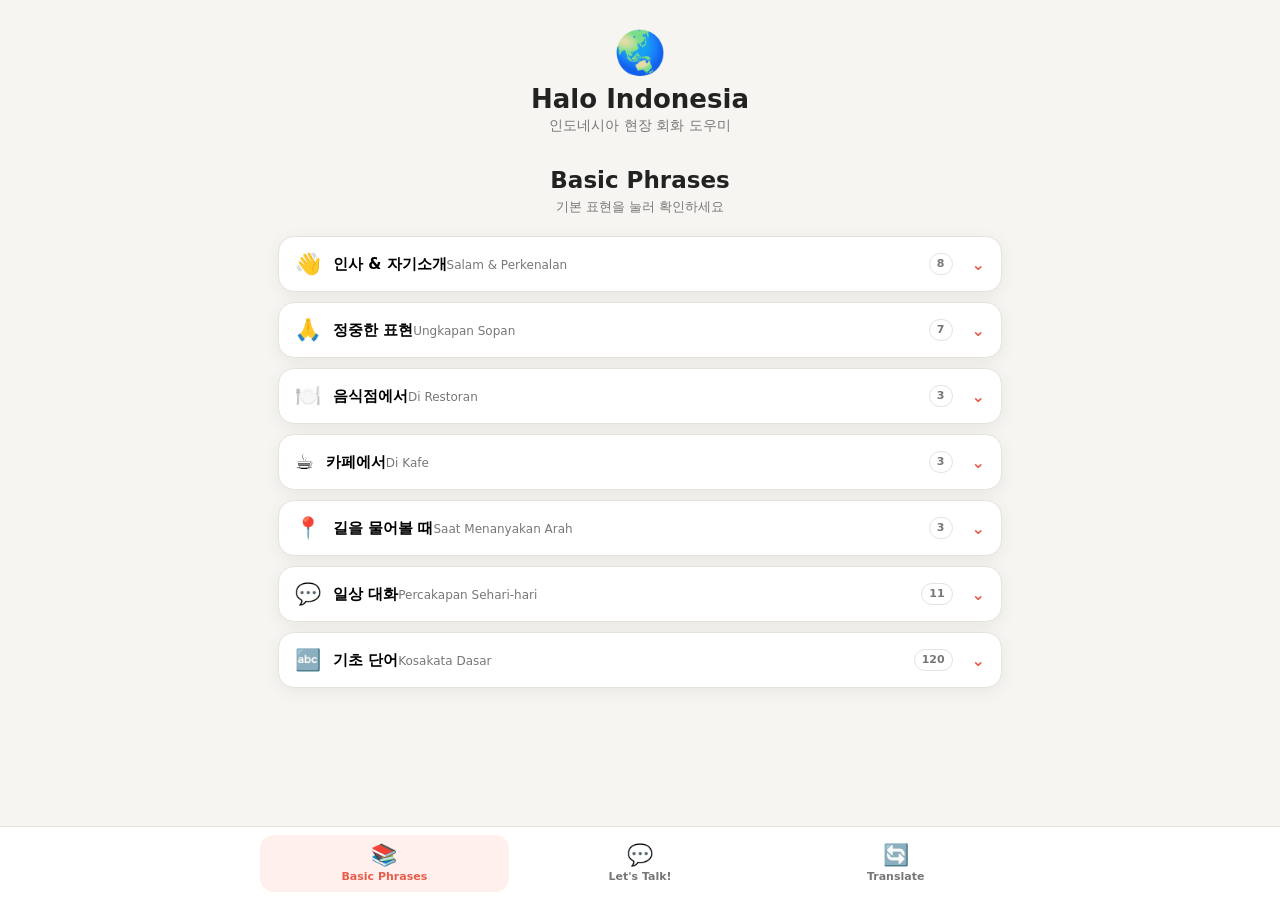
==== commit f6c58f42: "refactor: unify static language app architecture" ====
--- a/indonesia/index.html
+++ b/indonesia/index.html
@@ -1,885 +1,12 @@
 <!doctype html>
 <html lang="ko">
 <head>
-<meta charset="utf-8">
-<meta name="viewport" content="width=device-width,initial-scale=1,viewport-fit=cover">
-<meta name="theme-color" content="#f7f5f1">
-<meta name="mobile-web-app-capable" content="yes">
-<meta name="apple-mobile-web-app-capable" content="yes">
-<meta name="apple-mobile-web-app-status-bar-style" content="default">
-<meta name="apple-mobile-web-app-title" content="HelloWorld">
-<link rel="manifest" href="../manifest.webmanifest">
-<link rel="apple-touch-icon" href="../icons/icon-192.png">
-<title>HelloWorld — Indonesia</title>
-<link rel="stylesheet" href="../css/style.css">
+  <meta charset="utf-8">
+  <meta name="viewport" content="width=device-width,initial-scale=1">
+  <meta http-equiv="refresh" content="0;url=../app.html?lang=id">
+  <link rel="canonical" href="../app.html?lang=id">
+  <title>Halo Indonesia · HelloWorld</title>
+  <script>location.replace("../app.html?lang=id" + location.hash);</script>
 </head>
-<body>
-<div class="app">
-<header>
-  <a class="back" href="../index.html"><span class="back-arrow">←</span> 국가 선택</a>
-  <div class="logo">🇮🇩</div>
-  <h1>Halo Indonesia</h1>
-  <div class="subtitle">Small Talk & Culture Exchange</div>
-</header>
-
-<main>
-<section id="basic" class="screen">
-  <div class="section-title">
-    <h2>📚 Basic Phrases</h2>
-    <p>현장에서 자주 쓰는 기본 표현 · Ungkapan dasar</p>
-  </div>
-
-  <div class="basic-accordion">
-<div class="basic-item">
-<button class="basic-toggle" id="basic-btn-0" type="button" onclick="toggleBasic(0)"><span class="basic-icon">👋</span><span class="basic-title"><span class="basic-ko">인사 & 자기소개</span><span class="basic-id">Salam & Perkenalan</span></span><span class="basic-arrow">⌄</span></button>
-<div class="basic-panel" id="basic-panel-0"><div class="phrase-list"><div class="phrase"><div class="ko">안녕하세요.</div><div class="id">Halo!</div><div class="pron">할로</div></div><div class="phrase"><div class="ko">저는 한국에서 왔어요.</div><div class="id">Saya dari Korea.</div><div class="pron">사야 다리 꼬레아</div></div><div class="phrase"><div class="ko">만나서 반가워요.</div><div class="id">Senang bertemu dengan Anda.</div><div class="pron">스낭 버르뜨무 등안 안다</div></div><div class="phrase"><div class="ko">이름이 뭐예요?</div><div class="id">Siapa nama Anda?</div><div class="pron">시아빠 나마 안다</div></div><div class="phrase"><div class="ko">제 이름은 ○○이에요.</div><div class="id">Nama saya ○○.</div><div class="pron">나마 사야 ○○</div></div><div class="phrase"><div class="ko">어디에서 왔어요?</div><div class="id">Anda dari mana?</div><div class="pron">안다 다리 마나</div></div><div class="phrase"><div class="ko">인도네시아에 처음 왔어요.</div><div class="id">Ini pertama kali saya ke Indonesia.</div><div class="pron">이니 뻐르따마 깔리 사야 끄 인도네시아</div></div><div class="phrase"><div class="ko">인도네시아가 좋아요.</div><div class="id">Saya suka Indonesia.</div><div class="pron">사야 수까 인도네시아</div></div></div></div>
-</div>
-<div class="basic-item">
-<button class="basic-toggle" id="basic-btn-1" type="button" onclick="toggleBasic(1)"><span class="basic-icon">🙏</span><span class="basic-title"><span class="basic-ko">정중한 표현</span><span class="basic-id">Ungkapan Sopan</span></span><span class="basic-arrow">⌄</span></button>
-<div class="basic-panel" id="basic-panel-1"><div class="phrase-list"><div class="phrase"><div class="ko">감사합니다.</div><div class="id">Terima kasih.</div><div class="pron">뜨리마 까시</div></div><div class="phrase"><div class="ko">미안해요.</div><div class="id">Maaf.</div><div class="pron">마아프</div></div><div class="phrase"><div class="ko">괜찮습니다.</div><div class="id">Tidak masalah.</div><div class="pron">띠닥 마살라</div></div><div class="phrase"><div class="ko">부탁드려요.</div><div class="id">Tolong, ya.</div><div class="pron">똘롱 야</div></div><div class="phrase"><div class="ko">잠시만 기다려 주세요.</div><div class="id">Tunggu sebentar, ya.</div><div class="pron">뚱구 스븐따르 야</div></div><div class="phrase"><div class="ko">다시 말씀해 주세요.</div><div class="id">Bisa ulangi?</div><div class="pron">비사 울랑이</div></div><div class="phrase"><div class="ko">잘 모르겠어요.</div><div class="id">Saya kurang mengerti.</div><div class="pron">사야 꾸랑 믕어르띠</div></div></div></div>
-</div>
-<div class="basic-item">
-<button class="basic-toggle" id="basic-btn-2" type="button" onclick="toggleBasic(2)"><span class="basic-icon">🍽️</span><span class="basic-title"><span class="basic-ko">음식점에서</span><span class="basic-id">Di Restoran</span></span><span class="basic-arrow">⌄</span></button>
-<div class="basic-panel" id="basic-panel-2">
-  <div class="basic-kiosk-card">
-    <div class="basic-kiosk-title">🍽️ 자주 쓰는 표현</div>
-    <button class="kiosk-action" type="button" onclick="openKiosk('food-order')">🍽️ ○○ 주세요</button>
-    <button class="kiosk-action" type="button" onclick="openKiosk('food-question')">❓ ○○인가요?</button>
-    <button class="kiosk-action" type="button" onclick="openKiosk('food-request')">🙏 요청하기</button>
-    <div class="kiosk-result" id="kiosk-result-food" hidden></div>
-  </div>
-  <div class="basic-extra-title">다른 표현</div>
-  <div class="phrase-list">
-    <div class="phrase"><div class="ko">메뉴판을 볼 수 있을까요?</div><div class="id">Boleh saya lihat menunya?</div><div class="pron">볼레 사야 리핫 메뉴냐</div></div>
-    <div class="phrase"><div class="ko">계산해 주세요.</div><div class="id">Minta bill, ya.</div><div class="pron">민따 빌 야</div></div>
-    <div class="phrase"><div class="ko">물 한 병 주세요.</div><div class="id">Minta satu botol air, ya.</div><div class="pron">민따 사뚜 보똘 아이르 야</div></div>
-  </div>
-</div>
-</div>
-<div class="basic-item">
-<button class="basic-toggle" id="basic-btn-3" type="button" onclick="toggleBasic(3)"><span class="basic-icon">☕</span><span class="basic-title"><span class="basic-ko">카페에서</span><span class="basic-id">Di Kafe</span></span><span class="basic-arrow">⌄</span></button>
-<div class="basic-panel" id="basic-panel-3">
-  <div class="basic-kiosk-card">
-    <div class="basic-kiosk-title">☕ 주문하기</div>
-    <button class="kiosk-action" type="button" onclick="openKiosk('cafe-menu')">☕ 메뉴 선택</button>
-    <button class="kiosk-action" type="button" onclick="openKiosk('cafe-option')">⚙️ 옵션 선택</button>
-    <div class="kiosk-result" id="kiosk-result-cafe" hidden></div>
-  </div>
-  <div class="basic-extra-title">다른 표현</div>
-  <div class="phrase-list">
-    <div class="phrase"><div class="ko">여기서 마실게요.</div><div class="id">Saya minum di sini, ya.</div><div class="pron">사야 미눔 디 시니 야</div></div>
-    <div class="phrase"><div class="ko">포장해 주세요.</div><div class="id">Tolong bungkus, ya.</div><div class="pron">똘롱 붕꾸스 야</div></div>
-    <div class="phrase"><div class="ko">여기 좀 닦아 주세요.</div><div class="id">Tolong bersihkan di sini, ya.</div><div class="pron">똘롱 버르시흐깐 디 시니 야</div></div>
-  </div>
-</div>
-</div>
-<div class="basic-item">
-<button class="basic-toggle" id="basic-btn-4" type="button" onclick="toggleBasic(4)"><span class="basic-icon">📍</span><span class="basic-title"><span class="basic-ko">길을 물어볼 때</span><span class="basic-id">Saat Menanyakan Arah</span></span><span class="basic-arrow">⌄</span></button>
-<div class="basic-panel" id="basic-panel-4">
-  <div class="basic-kiosk-card">
-    <div class="basic-kiosk-title">📍 장소를 선택하세요</div>
-    <button class="kiosk-action" type="button" onclick="openKiosk('loc-place')">📍 장소 선택</button>
-    <div class="kiosk-result" id="kiosk-result-loc" hidden></div>
-  </div>
-  <div class="basic-extra-title">다른 표현</div>
-  <div class="phrase-list">
-    <div class="phrase"><div class="ko">여기가 어디예요?</div><div class="id">Di mana ini?</div><div class="pron">디 마나 이니</div></div>
-    <div class="phrase"><div class="ko">얼마나 걸려요?</div><div class="id">Berapa lama?</div><div class="pron">버라빠 라마</div></div>
-    <div class="phrase"><div class="ko">도와주실 수 있나요?</div><div class="id">Bisa membantu saya?</div><div class="pron">비사 멤반뚜 사야</div></div>
-  </div>
-</div>
-</div>
-<div class="basic-item">
-<button class="basic-toggle" id="basic-btn-5" type="button" onclick="toggleBasic(5)"><span class="basic-icon">💬</span><span class="basic-title"><span class="basic-ko">일상 대화</span><span class="basic-id">Percakapan Sehari-hari</span></span><span class="basic-arrow">⌄</span></button>
-<div class="basic-panel" id="basic-panel-5"><div class="phrase-list"><div class="phrase"><div class="ko">오늘 어때요?</div><div class="id">Bagaimana hari ini?</div><div class="pron">바가이마나 하리 이니</div></div><div class="phrase"><div class="ko">무슨 일을 하세요?</div><div class="id">Apa pekerjaan Anda?</div><div class="pron">아빠 뻐꺼르자안 안다</div></div><div class="phrase"><div class="ko">학생이에요?</div><div class="id">Apakah Anda seorang pelajar?</div><div class="pron">아빠까 안다 스오랑 뻘라자르</div></div><div class="phrase"><div class="ko">무엇을 공부하세요?</div><div class="id">Apa yang Anda pelajari?</div><div class="pron">아빠 양 안다 뻘라자리</div></div><div class="phrase"><div class="ko">취미가 뭐예요?</div><div class="id">Apa hobi Anda?</div><div class="pron">아빠 호비 안다</div></div><div class="phrase"><div class="ko">음악을 좋아해요?</div><div class="id">Apakah Anda suka musik?</div><div class="pron">아빠까 안다 수까 무식</div></div><div class="phrase"><div class="ko">축구를 좋아해요?</div><div class="id">Apakah Anda suka sepak bola?</div><div class="pron">아빠까 안다 수까 스빡 볼라</div></div><div class="phrase"><div class="ko">한국 음식 좋아해요?</div><div class="id">Apakah Anda suka makanan Korea?</div><div class="pron">아빠까 안다 수까 마까난 꼬레아</div></div><div class="phrase"><div class="ko">한국에 가본 적 있어요?</div><div class="id">Apakah Anda pernah ke Korea?</div><div class="pron">아빠까 안다 뻐르나 끄 꼬레아</div></div><div class="phrase"><div class="ko">주말에는 무엇을 해요?</div><div class="id">Apa yang Anda lakukan di akhir pekan?</div><div class="pron">아빠 양 안다 라꾸깐 디 아끼르 뻬깐</div></div><div class="phrase"><div class="ko">오늘 날씨가 좋네요.</div><div class="id">Cuacanya bagus hari ini.</div><div class="pron">쭈아짜냐 바구스 하리 이니</div></div></div></div>
-</div>
-<div class="basic-item">
-<button class="basic-toggle" id="basic-btn-6" type="button" onclick="toggleBasic(6)"><span class="basic-icon">🔤</span><span class="basic-title"><span class="basic-ko">기초 단어</span><span class="basic-id">Kosakata Dasar</span></span><span class="basic-arrow">⌄</span></button>
-<div class="basic-panel" id="basic-panel-6"><div class="basic-sub-list"><div class="basic-subitem">
-<button class="basic-sub-toggle" id="basic-sub-btn-vocab-people" type="button" onclick="toggleBasicSub('vocab-people')"><span class="basic-sub-title">🔤 사람</span><span class="basic-sub-arrow">⌄</span></button>
-<div class="basic-sub-panel" id="basic-sub-panel-vocab-people"><div class="phrase-list"><div class="phrase"><div class="ko">나 / 저</div><div class="id">Saya</div><div class="pron">사야</div></div><div class="phrase"><div class="ko">너 / 당신</div><div class="id">Kamu</div><div class="pron">까무</div></div><div class="phrase"><div class="ko">당신</div><div class="id">Anda</div><div class="pron">안다</div></div><div class="phrase"><div class="ko">우리</div><div class="id">Kami / Kita</div><div class="pron">까미 / 끼따</div></div><div class="phrase"><div class="ko">그들</div><div class="id">Mereka</div><div class="pron">므레까</div></div><div class="phrase"><div class="ko">친구</div><div class="id">Teman</div><div class="pron">뜨만</div></div><div class="phrase"><div class="ko">사람</div><div class="id">Orang</div><div class="pron">오랑</div></div><div class="phrase"><div class="ko">남자</div><div class="id">Laki-laki</div><div class="pron">라끼 라끼</div></div><div class="phrase"><div class="ko">여자</div><div class="id">Perempuan</div><div class="pron">뻐럼뿌안</div></div></div></div>
-</div><div class="basic-subitem">
-<button class="basic-sub-toggle" id="basic-sub-btn-vocab-question" type="button" onclick="toggleBasicSub('vocab-question')"><span class="basic-sub-title">🔤 의문사</span><span class="basic-sub-arrow">⌄</span></button>
-<div class="basic-sub-panel" id="basic-sub-panel-vocab-question"><div class="phrase-list"><div class="phrase"><div class="ko">무엇</div><div class="id">Apa</div><div class="pron">아빠</div></div><div class="phrase"><div class="ko">누구</div><div class="id">Siapa</div><div class="pron">시아빠</div></div><div class="phrase"><div class="ko">어디</div><div class="id">Di mana</div><div class="pron">디 마나</div></div><div class="phrase"><div class="ko">언제</div><div class="id">Kapan</div><div class="pron">까빤</div></div><div class="phrase"><div class="ko">왜</div><div class="id">Kenapa</div><div class="pron">끄나빠</div></div><div class="phrase"><div class="ko">어떻게</div><div class="id">Bagaimana</div><div class="pron">바가이마나</div></div><div class="phrase"><div class="ko">얼마 / 몇</div><div class="id">Berapa</div><div class="pron">버라빠</div></div><div class="phrase"><div class="ko">어느</div><div class="id">Yang mana</div><div class="pron">양 마나</div></div></div></div>
-</div><div class="basic-subitem">
-<button class="basic-sub-toggle" id="basic-sub-btn-vocab-verbs" type="button" onclick="toggleBasicSub('vocab-verbs')"><span class="basic-sub-title">🔤 기본 동사</span><span class="basic-sub-arrow">⌄</span></button>
-<div class="basic-sub-panel" id="basic-sub-panel-vocab-verbs"><div class="phrase-list"><div class="phrase"><div class="ko">있다</div><div class="id">Ada</div><div class="pron">아다</div></div><div class="phrase"><div class="ko">없다</div><div class="id">Tidak ada</div><div class="pron">띠닥 아다</div></div><div class="phrase"><div class="ko">먹다</div><div class="id">Makan</div><div class="pron">마깐</div></div><div class="phrase"><div class="ko">마시다</div><div class="id">Minum</div><div class="pron">미눔</div></div><div class="phrase"><div class="ko">가다</div><div class="id">Pergi</div><div class="pron">뻐르기</div></div><div class="phrase"><div class="ko">오다</div><div class="id">Datang</div><div class="pron">다땅</div></div><div class="phrase"><div class="ko">보다</div><div class="id">Lihat</div><div class="pron">리핫</div></div><div class="phrase"><div class="ko">알다</div><div class="id">Tahu</div><div class="pron">따후</div></div><div class="phrase"><div class="ko">이해하다</div><div class="id">Mengerti</div><div class="pron">믕어르띠</div></div><div class="phrase"><div class="ko">말하다</div><div class="id">Bicara</div><div class="pron">비짜라</div></div><div class="phrase"><div class="ko">듣다</div><div class="id">Dengar</div><div class="pron">등아르</div></div><div class="phrase"><div class="ko">기다리다</div><div class="id">Tunggu</div><div class="pron">뚱구</div></div><div class="phrase"><div class="ko">도와주다</div><div class="id">Bantu</div><div class="pron">반뚜</div></div><div class="phrase"><div class="ko">사다</div><div class="id">Beli</div><div class="pron">블리</div></div><div class="phrase"><div class="ko">주다</div><div class="id">Beri</div><div class="pron">버리</div></div><div class="phrase"><div class="ko">가져오다</div><div class="id">Bawa</div><div class="pron">바와</div></div><div class="phrase"><div class="ko">찾다</div><div class="id">Cari</div><div class="pron">짜리</div></div><div class="phrase"><div class="ko">좋아하다</div><div class="id">Suka</div><div class="pron">수까</div></div><div class="phrase"><div class="ko">원하다</div><div class="id">Mau</div><div class="pron">마우</div></div><div class="phrase"><div class="ko">할 수 있다</div><div class="id">Bisa</div><div class="pron">비사</div></div><div class="phrase"><div class="ko">해도 된다</div><div class="id">Boleh</div><div class="pron">볼레</div></div></div></div>
-</div><div class="basic-subitem">
-<button class="basic-sub-toggle" id="basic-sub-btn-vocab-state" type="button" onclick="toggleBasicSub('vocab-state')"><span class="basic-sub-title">🔤 상태·성질</span><span class="basic-sub-arrow">⌄</span></button>
-<div class="basic-sub-panel" id="basic-sub-panel-vocab-state"><div class="phrase-list"><div class="phrase"><div class="ko">좋다</div><div class="id">Bagus</div><div class="pron">바구스</div></div><div class="phrase"><div class="ko">맛있다</div><div class="id">Enak</div><div class="pron">에낙</div></div><div class="phrase"><div class="ko">맵다</div><div class="id">Pedas</div><div class="pron">뻐다스</div></div><div class="phrase"><div class="ko">달다</div><div class="id">Manis</div><div class="pron">마니스</div></div><div class="phrase"><div class="ko">뜨겁다</div><div class="id">Panas</div><div class="pron">빠나스</div></div><div class="phrase"><div class="ko">차갑다</div><div class="id">Dingin</div><div class="pron">딩인</div></div><div class="phrase"><div class="ko">크다</div><div class="id">Besar</div><div class="pron">브사르</div></div><div class="phrase"><div class="ko">작다</div><div class="id">Kecil</div><div class="pron">끄찔</div></div><div class="phrase"><div class="ko">많다</div><div class="id">Banyak</div><div class="pron">바냑</div></div><div class="phrase"><div class="ko">적다 / 조금</div><div class="id">Sedikit</div><div class="pron">스디낏</div></div><div class="phrase"><div class="ko">빠르다</div><div class="id">Cepat</div><div class="pron">쯔빳</div></div><div class="phrase"><div class="ko">느리다</div><div class="id">Lambat</div><div class="pron">람밧</div></div><div class="phrase"><div class="ko">비싸다</div><div class="id">Mahal</div><div class="pron">마할</div></div><div class="phrase"><div class="ko">싸다</div><div class="id">Murah</div><div class="pron">무라</div></div><div class="phrase"><div class="ko">쉽다</div><div class="id">Mudah</div><div class="pron">무다</div></div><div class="phrase"><div class="ko">어렵다</div><div class="id">Sulit</div><div class="pron">술릿</div></div><div class="phrase"><div class="ko">바쁘다</div><div class="id">Sibuk</div><div class="pron">시북</div></div><div class="phrase"><div class="ko">피곤하다</div><div class="id">Lelah</div><div class="pron">렐라</div></div><div class="phrase"><div class="ko">괜찮다</div><div class="id">Baik-baik saja</div><div class="pron">바익 바익 사자</div></div></div></div>
-</div><div class="basic-subitem">
-<button class="basic-sub-toggle" id="basic-sub-btn-vocab-time" type="button" onclick="toggleBasicSub('vocab-time')"><span class="basic-sub-title">🔤 시간</span><span class="basic-sub-arrow">⌄</span></button>
-<div class="basic-sub-panel" id="basic-sub-panel-vocab-time"><div class="phrase-list"><div class="phrase"><div class="ko">지금</div><div class="id">Sekarang</div><div class="pron">스까랑</div></div><div class="phrase"><div class="ko">오늘</div><div class="id">Hari ini</div><div class="pron">하리 이니</div></div><div class="phrase"><div class="ko">내일</div><div class="id">Besok</div><div class="pron">베속</div></div><div class="phrase"><div class="ko">어제</div><div class="id">Kemarin</div><div class="pron">끄마린</div></div><div class="phrase"><div class="ko">아침</div><div class="id">Pagi</div><div class="pron">빠기</div></div><div class="phrase"><div class="ko">점심</div><div class="id">Siang</div><div class="pron">시앙</div></div><div class="phrase"><div class="ko">저녁</div><div class="id">Malam</div><div class="pron">말람</div></div><div class="phrase"><div class="ko">나중에</div><div class="id">Nanti</div><div class="pron">난띠</div></div><div class="phrase"><div class="ko">지금 바로</div><div class="id">Sekarang juga</div><div class="pron">스까랑 주가</div></div></div></div>
-</div><div class="basic-subitem">
-<button class="basic-sub-toggle" id="basic-sub-btn-vocab-places" type="button" onclick="toggleBasicSub('vocab-places')"><span class="basic-sub-title">🔤 장소</span><span class="basic-sub-arrow">⌄</span></button>
-<div class="basic-sub-panel" id="basic-sub-panel-vocab-places"><div class="phrase-list"><div class="phrase"><div class="ko">여기</div><div class="id">Di sini</div><div class="pron">디 시니</div></div><div class="phrase"><div class="ko">거기 / 저기</div><div class="id">Di situ / Di sana</div><div class="pron">디 시뚜 / 디 사나</div></div><div class="phrase"><div class="ko">화장실</div><div class="id">Toilet</div><div class="pron">똘렛</div></div><div class="phrase"><div class="ko">식당</div><div class="id">Restoran</div><div class="pron">레스또란</div></div><div class="phrase"><div class="ko">카페</div><div class="id">Kafe</div><div class="pron">까페</div></div><div class="phrase"><div class="ko">편의점</div><div class="id">Minimarket</div><div class="pron">미니마르껫</div></div><div class="phrase"><div class="ko">약국</div><div class="id">Apotek</div><div class="pron">아뽀떽</div></div><div class="phrase"><div class="ko">병원</div><div class="id">Rumah sakit</div><div class="pron">루마 사낏</div></div><div class="phrase"><div class="ko">공항</div><div class="id">Bandara</div><div class="pron">반다라</div></div><div class="phrase"><div class="ko">호텔</div><div class="id">Hotel</div><div class="pron">호텔</div></div><div class="phrase"><div class="ko">은행</div><div class="id">Bank</div><div class="pron">방크</div></div><div class="phrase"><div class="ko">시장</div><div class="id">Pasar</div><div class="pron">빠사르</div></div><div class="phrase"><div class="ko">상점</div><div class="id">Toko</div><div class="pron">또꼬</div></div></div></div>
-</div><div class="basic-subitem">
-<button class="basic-sub-toggle" id="basic-sub-btn-vocab-food" type="button" onclick="toggleBasicSub('vocab-food')"><span class="basic-sub-title">🔤 음식·음료</span><span class="basic-sub-arrow">⌄</span></button>
-<div class="basic-sub-panel" id="basic-sub-panel-vocab-food"><div class="phrase-list"><div class="phrase"><div class="ko">음식</div><div class="id">Makanan</div><div class="pron">마까난</div></div><div class="phrase"><div class="ko">물</div><div class="id">Air</div><div class="pron">아이르</div></div><div class="phrase"><div class="ko">밥</div><div class="id">Nasi</div><div class="pron">나시</div></div><div class="phrase"><div class="ko">커피</div><div class="id">Kopi</div><div class="pron">꼬삐</div></div><div class="phrase"><div class="ko">차</div><div class="id">Teh</div><div class="pron">떼</div></div><div class="phrase"><div class="ko">우유</div><div class="id">Susu</div><div class="pron">수수</div></div><div class="phrase"><div class="ko">설탕</div><div class="id">Gula</div><div class="pron">굴라</div></div><div class="phrase"><div class="ko">닭고기</div><div class="id">Ayam</div><div class="pron">아얌</div></div><div class="phrase"><div class="ko">소고기</div><div class="id">Daging sapi</div><div class="pron">다깅 사삐</div></div><div class="phrase"><div class="ko">돼지고기</div><div class="id">Daging babi</div><div class="pron">다깅 바비</div></div><div class="phrase"><div class="ko">생선</div><div class="id">Ikan</div><div class="pron">이깐</div></div><div class="phrase"><div class="ko">채소</div><div class="id">Sayur</div><div class="pron">사유르</div></div><div class="phrase"><div class="ko">과일</div><div class="id">Buah</div><div class="pron">부아</div></div><div class="phrase"><div class="ko">할랄</div><div class="id">Halal</div><div class="pron">할랄</div></div></div></div>
-</div><div class="basic-subitem">
-<button class="basic-sub-toggle" id="basic-sub-btn-vocab-direction" type="button" onclick="toggleBasicSub('vocab-direction')"><span class="basic-sub-title">🔤 방향·위치</span><span class="basic-sub-arrow">⌄</span></button>
-<div class="basic-sub-panel" id="basic-sub-panel-vocab-direction"><div class="phrase-list"><div class="phrase"><div class="ko">왼쪽</div><div class="id">Kiri</div><div class="pron">끼리</div></div><div class="phrase"><div class="ko">오른쪽</div><div class="id">Kanan</div><div class="pron">까난</div></div><div class="phrase"><div class="ko">앞</div><div class="id">Depan</div><div class="pron">드빤</div></div><div class="phrase"><div class="ko">뒤</div><div class="id">Belakang</div><div class="pron">블라깡</div></div><div class="phrase"><div class="ko">위</div><div class="id">Atas</div><div class="pron">아따스</div></div><div class="phrase"><div class="ko">아래</div><div class="id">Bawah</div><div class="pron">바와</div></div><div class="phrase"><div class="ko">안</div><div class="id">Dalam</div><div class="pron">달람</div></div><div class="phrase"><div class="ko">밖</div><div class="id">Luar</div><div class="pron">루아르</div></div><div class="phrase"><div class="ko">가까이</div><div class="id">Dekat</div><div class="pron">드깟</div></div><div class="phrase"><div class="ko">멀리</div><div class="id">Jauh</div><div class="pron">자우</div></div></div></div>
-</div><div class="basic-subitem">
-<button class="basic-sub-toggle" id="basic-sub-btn-vocab-numbers" type="button" onclick="toggleBasicSub('vocab-numbers')"><span class="basic-sub-title">🔤 숫자</span><span class="basic-sub-arrow">⌄</span></button>
-<div class="basic-sub-panel" id="basic-sub-panel-vocab-numbers"><div class="phrase-list"><div class="phrase"><div class="ko">하나</div><div class="id">Satu</div><div class="pron">사뚜</div></div><div class="phrase"><div class="ko">둘</div><div class="id">Dua</div><div class="pron">두아</div></div><div class="phrase"><div class="ko">셋</div><div class="id">Tiga</div><div class="pron">띠가</div></div><div class="phrase"><div class="ko">넷</div><div class="id">Empat</div><div class="pron">음빳</div></div><div class="phrase"><div class="ko">다섯</div><div class="id">Lima</div><div class="pron">리마</div></div><div class="phrase"><div class="ko">여섯</div><div class="id">Enam</div><div class="pron">으남</div></div><div class="phrase"><div class="ko">일곱</div><div class="id">Tujuh</div><div class="pron">뚜주</div></div><div class="phrase"><div class="ko">여덟</div><div class="id">Delapan</div><div class="pron">들라빤</div></div><div class="phrase"><div class="ko">아홉</div><div class="id">Sembilan</div><div class="pron">슴빌란</div></div><div class="phrase"><div class="ko">열</div><div class="id">Sepuluh</div><div class="pron">스뿔루</div></div></div></div>
-</div><div class="basic-subitem">
-<button class="basic-sub-toggle" id="basic-sub-btn-vocab-polite" type="button" onclick="toggleBasicSub('vocab-polite')"><span class="basic-sub-title">🔤 기본 표현</span><span class="basic-sub-arrow">⌄</span></button>
-<div class="basic-sub-panel" id="basic-sub-panel-vocab-polite"><div class="phrase-list"><div class="phrase"><div class="ko">네 / 예</div><div class="id">Ya</div><div class="pron">야</div></div><div class="phrase"><div class="ko">아니요</div><div class="id">Tidak</div><div class="pron">띠닥</div></div><div class="phrase"><div class="ko">감사합니다</div><div class="id">Terima kasih</div><div class="pron">뜨리마 까시</div></div><div class="phrase"><div class="ko">미안해요</div><div class="id">Maaf</div><div class="pron">마아프</div></div><div class="phrase"><div class="ko">부탁해요</div><div class="id">Tolong</div><div class="pron">똘롱</div></div><div class="phrase"><div class="ko">괜찮아요</div><div class="id">Tidak apa-apa</div><div class="pron">띠닥 아빠 아빠</div></div><div class="phrase"><div class="ko">잠시만</div><div class="id">Sebentar</div><div class="pron">스븐따르</div></div></div></div>
-</div></div></div>
-</div>
-  </div>
-</section>
-
-<section id="talk" class="screen" hidden>
-  <div class="section-title">
-    <h2>💬 Let's Talk!</h2>
-    <p>대화 주제를 선택하세요 · Pilih topik percakapan</p>
-  </div>
-
-  <div id="topicPicker" class="topic-grid">
-    <button class="topic" onclick="openTopic('food')"><div class="emoji">🍜</div><div class="ko">음식 & 카페</div><div class="id">Makanan & Kafe</div></button>
-    <button class="topic" onclick="openTopic('music')"><div class="emoji">🎵</div><div class="ko">음악</div><div class="id">Musik</div></button>
-    <button class="topic" onclick="openTopic('sports')"><div class="emoji">⚽</div><div class="ko">스포츠</div><div class="id">Olahraga</div></button>
-    <button class="topic" onclick="openTopic('school')"><div class="emoji">🏫</div><div class="ko">일 & 학교</div><div class="id">Kerja & Sekolah</div></button>
-    <button class="topic" onclick="openTopic('korea')"><div class="emoji">🇰🇷</div><div class="ko">한국 문화</div><div class="id">Budaya Korea</div></button>
-  </div>
-  <div id="talkFlow"></div>
-</section>
-
-<section id="translate" class="screen" hidden>
-  <div class="section-title">
-    <h2>🔄 Translate</h2>
-    <p>한국어 ↔ 인도네시아어 · 글로 주고받는 양방향 통역</p>
-  </div>
-
-  <div class="translation-box">
-    <div class="dir-row">
-      <div id="dirFrom" class="dir-chip">🇰🇷 한국어</div>
-      <button id="swapBtn" class="swap-btn" type="button" onclick="swapDirection()" aria-label="방향 바꾸기">⇄</button>
-      <div id="dirTo" class="dir-chip">🇮🇩 Bahasa Indonesia</div>
-    </div>
-
-    <textarea id="srcText" class="tr-input" rows="3" placeholder="번역할 문장을 입력하세요."
-      oninput="updateCounter()" onkeydown="inputKey(event)"></textarea>
-    <div class="tr-meta">
-      <span id="charCount">0자</span>
-      <span class="tr-hint">Ctrl/⌘ + Enter 로도 번역</span>
-    </div>
-
-    <div class="tr-actions">
-      <button class="tr-go" type="button" onclick="runTranslate()">🔄 번역하기</button>
-      <button class="tr-clear" type="button" onclick="clearInput()">지우기</button>
-    </div>
-  </div>
-
-  <div id="trResult"></div>
-
-  <div class="tr-quick">
-    <div class="tr-quick-label">⚡ 자주 쓰는 문장</div>
-    <div class="tr-quick-list">
-            <button class="tr-quick-btn" type="button" onclick="quickFill('너무 비싸요.')">너무 비싸요</button>
-      <button class="tr-quick-btn" type="button" onclick="quickFill('화장실이 어디예요?')">화장실이 어디예요?</button>
-      <button class="tr-quick-btn" type="button" onclick="quickFill('도와주세요.')">도와주세요</button>
-      <button class="tr-quick-btn" type="button" onclick="quickFill('이거 매워요?')">이거 매워요?</button>
-            <button class="tr-quick-btn" type="button" onclick="quickFill('다시 말씀해 주세요.')">다시 말씀해 주세요</button>
-      <button class="tr-quick-btn" type="button" onclick="quickFill('계산해 주세요.')">계산해 주세요</button>
-    </div>
-  </div>
-
-  <div id="trHistoryWrap" class="tr-history" hidden>
-    <div class="tr-history-head">
-      <span>🕘 최근 번역</span>
-      <button class="tr-history-clear" type="button" onclick="clearHistory()">전체 삭제</button>
-    </div>
-    <div id="trHistory"></div>
-  </div>
-
-  <div class="note">
-    🔤 기초 단어는 온라인 번역보다 먼저 앱 사전에서 찾습니다.<br>
-    📚 앱에 들어 있는 문장은 <b>인터넷 없이</b> 즉시 번역됩니다.<br>
-    🌐 기초 어휘·앱 문장에 없는 문장은 온라인 번역을 사용합니다.<br>
-    발음은 인도네시아어 철자를 한글로 옮긴 근사치입니다.
-  </div>
-</section>
-
-<div id="bigView" class="big-view" hidden onclick="closeBig()">
-  <div class="big-inner">
-    <div class="big-label">상대에게 보여주세요</div>
-    <div id="bigText" class="big-text"></div>
-    <div id="bigSub" class="big-sub"></div>
-    <div class="big-close">화면을 누르면 닫힙니다</div>
-  </div>
-</div>
-</main>
-</div>
-
-<nav class="bottom-nav">
-  <div class="bottom-nav-inner">
-    <button id="nav-basic" class="nav-btn active" onclick="showTab('basic')"><span class="nav-icon">📚</span><span class="nav-label">Basic Phrases</span></button>
-    <button id="nav-talk" class="nav-btn" onclick="showTab('talk')"><span class="nav-icon">💬</span><span class="nav-label">Let's Talk!</span></button>
-    <button id="nav-translate" class="nav-btn" onclick="showTab('translate')"><span class="nav-icon">🔄</span><span class="nav-label">Translate</span></button>
-  </div>
-</nav>
-
-<script src="../data/indonesia.js"></script>
-<script>
-/*
-  각 질문(question)은 아래 구조를 가짐:
-  {
-    ko, id, pron,               // 질문 본문
-    choices: [
-      { ko, id, pron,           // 객관식 보기(예시 답변)
-        followups: [ {ko,id,pron}, ... ]   // 그 답변을 골랐을 때 이어지는 꼬리 질문들
-      }, ...
-    ]
-  }
-*/
-let topics={};
-
-function closeBasicAccordions(){
-  // Basic Phrases의 1단계/2단계 아코디언을 모두 닫습니다.
-  document.querySelectorAll("#basic .basic-panel.open,#basic .basic-sub-panel.open").forEach(el=>el.classList.remove("open"));
-  document.querySelectorAll("#basic .basic-toggle.open,#basic .basic-sub-toggle.open").forEach(el=>el.classList.remove("open"));
-}
-
-function toggleBasicSub(key){
-  const panel=document.getElementById("basic-sub-panel-"+key);
-  const btn=document.getElementById("basic-sub-btn-"+key);
-  const wasOpen=panel.classList.contains("open");
-  const parent=btn.closest(".basic-panel");
-  // 같은 1단계 메뉴 안에서는 한 번에 하나의 2단계만 엽니다.
-  parent.querySelectorAll(".basic-sub-panel.open").forEach(el=>el.classList.remove("open"));
-  parent.querySelectorAll(".basic-sub-toggle.open").forEach(el=>el.classList.remove("open"));
-  if(!wasOpen){panel.classList.add("open");btn.classList.add("open");}
-}
-
-function toggleBasic(index){
-  const panel=document.getElementById("basic-panel-"+index);
-  const btn=document.getElementById("basic-btn-"+index);
-  const wasOpen=panel.classList.contains("open");
-  // 다른 1단계 메뉴를 누르는 순간 기존의 2단계까지 모두 초기화합니다.
-  closeBasicAccordions();
-  if(!wasOpen){panel.classList.add("open");btn.classList.add("open");}
-}
-
-const KIOSK_DATA={
-  'food-order':{target:'kiosk-result-food',title:'무엇을 주문할까요?',choices:[
-    ['물','Air','아이르'],['밥','Nasi','나시'],['면','Mie','미'],['나시고렝','Nasi goreng','나시 고렝'],['미고렝','Mie goreng','미 고렝'],['사테','Sate','사떼'],['박소','Bakso','박소'],['아얌고렝','Ayam goreng','아얌 고렝'],['나시 아얌','Nasi ayam','나시 아얌'],['채소 볶음','Tumis sayur','뚜미스 사유르']
-  ],template:(x)=>({ko:x[0]+' 주세요.',id:'Saya mau '+x[1]+', ya.',pron:'사야 마우 '+x[2]+' 야'})},
-  'food-question':{target:'kiosk-result-food',title:'무엇을 물어볼까요?',choices:[
-    ['매운가요?','Apakah ini pedas?','아빠까 이니 뻐다스'],['뜨거운가요?','Apakah ini panas?','아빠까 이니 빠나스'],['달아요?','Apakah ini manis?','아빠까 이니 마니스'],['맛있나요?','Apakah ini enak?','아빠까 이니 에낙'],['할랄인가요?','Apakah makanan ini halal?','아빠까 마까난 이니 할랄'],['포장할 수 있나요?','Bisa dibungkus?','비사 디붕꾸스'],['여기서 먹을 수 있나요?','Bisa makan di sini?','비사 마깐 디 시니'],['지금 주문할 수 있나요?','Bisa pesan sekarang?','비사 뻐산 스까랑']
-  ],template:(x)=>({ko:x[0],id:x[1],pron:x[2]})},
-  'food-request':{target:'kiosk-result-food',title:'어떻게 요청할까요?',choices:[
-    ['맵지 않게 해주세요.','Jangan pedas, ya.','장안 뻐다스 야'],['물 한 병 주세요.','Minta satu botol air, ya.','민따 사뚜 보똘 아이르 야'],['계산해 주세요.','Minta bill, ya.','민따 빌 야']
-  ],template:(x)=>({ko:x[0],id:x[1],pron:x[2]})},
-  'cafe-menu':{target:'kiosk-result-cafe',title:'메뉴를 선택하세요',choices:[
-    ['아메리카노','Americano','아메리까노'],['카페라떼','Café latte','까페 라떼'],['카푸치노','Cappuccino','까푸치노'],['에스프레소','Espresso','에스쁘레소'],['아이스커피','Es kopi','에스 꼬삐'],['아이스티','Es teh','에스 떼'],['차','Teh','떼'],['핫초콜릿','Cokelat panas','초끌랏 빠나스'],['주스','Jus','주스'],['스무디','Smoothie','스무디'],['생수','Air mineral','아이르 미네랄'],['케이크','Kue','꾸에'],['크루아상','Croissant','크루아상']
-  ],template:(x)=>({ko:x[0]+' 주세요.',id:'Saya mau '+x[1]+', ya.',pron:'사야 마우 '+x[2]+' 야'}),alternate:(x)=>({ko:x[0]+' 있나요?',id:'Apakah ada '+x[1]+'?',pron:'아빠까 아다 '+x[2]})},
-  'cafe-option':{target:'kiosk-result-cafe',title:'옵션을 선택하세요',choices:[
-    ['아이스로','Dingin','딩인'],['뜨겁게','Panas','빠나스'],['작은 사이즈로','Ukuran kecil','우꾸란 끄찔'],['중간 사이즈로','Ukuran sedang','우꾸란 스당'],['큰 사이즈로','Ukuran besar','우꾸란 브사르']
-  ],template:(x)=>({ko:x[0]+' 주세요.',id:'Tolong '+x[1]+', ya.',pron:'똘롱 '+x[2]+' 야'})},
-  'loc-place':{target:'kiosk-result-loc',title:'장소를 선택하세요',choices:[
-    ['화장실','toilet','똘렛'],['편의점','minimarket','미니마르껫'],['식당','restoran','레스또란'],['카페','kafe','까페'],['약국','apotek','아뽀떽'],['병원','rumah sakit','루마 사낏'],['ATM','ATM','아떼엠'],['출구','pintu keluar','삔뚜 끌루아르'],['공항','bandara','반다라'],['버스 정류장','halte bus','할떼 부스'],['기차역','stasiun kereta','스타시운 끄레따'],['호텔','hotel','호텔'],['은행','bank','방크'],['경찰서','kantor polisi','깐또르 뽈리시']
-  ],template:(x)=>({ko:x[0]+'는 어디인가요?',id:'Di mana '+x[1]+'?',pron:'디 마나 '+x[2]}),alternate:(x)=>({ko:x[0]+'에 어떻게 가나요?',id:'Bagaimana cara ke '+x[1]+'?',pron:'바가이마나 짜라 끄 '+x[2]})}
-};
-function renderKioskSentence(r, label){
-  return '<div class="kiosk-sentence"><div class="kiosk-sentence-label">'+label+'</div><div class="ko">'+r.ko+'</div><div class="id">'+r.id+'</div><div class="pron">'+r.pron+'</div></div>';
-}
-function openKiosk(key){
-  const d=KIOSK_DATA[key]; if(!d)return;
-  const target=document.getElementById(d.target); if(!target)return;
-  target.hidden=false;
-  target.innerHTML='<div style="font-weight:800;margin-bottom:8px">'+d.title+'</div><div class="kiosk-menu">'+d.choices.map((x,i)=>'<button class="kiosk-choice" type="button" onclick="selectKiosk(\''+key+'\','+i+')">'+x[0]+'</button>').join('')+'</div><div class="kiosk-sentence-area" id="'+d.target+'-sentence-area"></div><button class="kiosk-close" type="button" onclick="closeKiosk(\''+d.target+'\')">닫기</button>';
-  document.querySelectorAll('.kiosk-result').forEach(el=>{if(el!==target){el.hidden=true;el.innerHTML='';}});
-}
-function selectKiosk(key,i){
-  const d=KIOSK_DATA[key]; const x=d.choices[i]; const target=document.getElementById(d.target); if(!target)return;
-  const area=document.getElementById(d.target+'-sentence-area'); if(!area)return;
-  const r=d.template(x);
-  let html=renderKioskSentence(r,'사용할 문장');
-  if(d.alternate) html+=renderKioskSentence(d.alternate(x),'다른 표현');
-  area.innerHTML=html;
-  target.hidden=false;
-  area.scrollIntoView({behavior:'smooth',block:'nearest'});
-}
-function closeKiosk(id){const el=document.getElementById(id);if(el){el.hidden=true;el.innerHTML='';}}
-
-let currentTopicKey=null;
-
-function showTab(id){
-  // 탭을 다시 선택하거나 다른 탭으로 이동하면 Basic Phrases의
-  // 1단계/2단계 아코디언 상태를 초기화합니다.
-  closeBasicAccordions();
-  if(id==="talk"){resetTalk();}
-  ["basic","talk","translate"].forEach(x=>document.getElementById(x).hidden=x!==id);
-  ["basic","talk","translate"].forEach(x=>document.getElementById("nav-"+x).classList.toggle("active",x===id));
-  window.scrollTo({top:0,behavior:"smooth"});
-}
-
-async function openTopic(key){
-  if(languageDataReady) await languageDataReady;
-  if(!topics || !topics[key]){
-    console.error("Let's Talk data is not ready:", key);
-    return;
-  }
-  currentTopicKey=key;
-  document.getElementById("topicPicker").style.display="none";
-  renderQuestionList();
-  window.scrollTo({top:0,behavior:"smooth"});
-}
-
-function closeTopic(){
-  resetTalk();
-  window.scrollTo({top:0,behavior:"smooth"});
-}
-
-function resetTalk(){
-  currentTopicKey=null;
-  document.getElementById("topicPicker").style.display="";
-  document.getElementById("talkFlow").innerHTML="";
-}
-
-/* 인도네시아어(대) → 발음(중) → 한국어(소) 3단 표기 */
-function trio(o){
-  return '<span class="t-id">'+o.id+'</span>'+
-         '<span class="t-pron">'+o.pron+'</span>'+
-         '<span class="t-ko">'+o.ko+'</span>';
-}
-
-function backBtn(action,label){
-  return '<button class="back" onclick="'+action+'"><span class="back-arrow">←</span>'+label+'</button>';
-}
-
-function renderQuestionList(){
-  const t=topics[currentTopicKey];
-  const out=document.getElementById("talkFlow");
-  if(!t||!out) return;
-  out.innerHTML=backBtn("closeTopic()","주제 선택으로")+
-    '<div class="section-title"><h2>'+t.title+'</h2><p>질문을 누르면 예시 답변이, 답변을 누르면 꼬리 질문이 펼쳐집니다.</p></div>'+
-    '<div class="question-btn-list">'+t.q.map((q,i)=>
-      '<div class="q-item">'+
-        '<button class="question-btn" id="qbtn-'+i+'" onclick="toggleQuestion('+i+')">'+
-          '<span class="qnum">'+(i+1)+'</span>'+
-          '<span class="qtext">'+trio(q)+'</span>'+
-          '<span class="qtoggle">⌄</span>'+
-        '</button>'+
-        '<div class="q-panel" id="qpanel-'+i+'">'+
-          '<div class="choice-label">💡 이렇게 대답해 보세요 · Coba jawab seperti ini</div>'+
-          '<div class="choice-list">'+q.choices.map((c,ci)=>
-            '<div class="choice-item">'+
-              '<button class="choice-btn" id="cbtn-'+i+'-'+ci+'" onclick="toggleChoice('+i+','+ci+')">'+
-                '<span class="ctext">'+trio(c)+'</span>'+
-                '<span class="ctoggle">⌄</span>'+
-              '</button>'+
-              '<div class="followup-list" id="flist-'+i+'-'+ci+'">'+
-                '<div class="fl-label">💬 꼬리 질문 · Pertanyaan lanjutan</div>'+
-                c.followups.map((f,fi)=>
-                  '<article class="followup-item">'+
-                    '<div class="fnum">FOLLOW-UP '+(fi+1)+'</div>'+
-                    trio(f)+
-                  '</article>').join("")+
-              '</div>'+
-            '</div>').join("")+
-          '</div>'+
-        '</div>'+
-      '</div>').join("")+
-    '</div>';
-}
-
-function nudgeIntoView(el){
-  setTimeout(()=>{
-    const r=el.getBoundingClientRect();
-    if(r.top<70||r.top>window.innerHeight*0.55){window.scrollBy({top:r.top-90,behavior:"smooth"});}
-  },60);
-}
-
-/* 질문을 누르면 그 아래에 예시 답변이 펼쳐짐 (다른 질문은 자동으로 접힘) */
-function toggleQuestion(qIndex){
-  const panel=document.getElementById("qpanel-"+qIndex);
-  const btn=document.getElementById("qbtn-"+qIndex);
-  const wasOpen=panel.classList.contains("open");
-  document.querySelectorAll("#talkFlow .q-panel.open,#talkFlow .followup-list.open").forEach(el=>el.classList.remove("open"));
-  document.querySelectorAll("#talkFlow .question-btn.open,#talkFlow .choice-btn.open").forEach(el=>el.classList.remove("open"));
-  if(!wasOpen){
-    panel.classList.add("open");
-    btn.classList.add("open");
-    nudgeIntoView(btn);
-  }
-}
-
-/* 답변을 누르면 그 자리 바로 아래에서 꼬리 질문이 펼쳐짐 */
-function toggleChoice(qIndex,cIndex){
-  const list=document.getElementById("flist-"+qIndex+"-"+cIndex);
-  const btn=document.getElementById("cbtn-"+qIndex+"-"+cIndex);
-  const wasOpen=list.classList.contains("open");
-  document.querySelectorAll("#talkFlow .followup-list.open").forEach(el=>el.classList.remove("open"));
-  document.querySelectorAll("#talkFlow .choice-btn.open").forEach(el=>el.classList.remove("open"));
-  if(!wasOpen){
-    list.classList.add("open");
-    btn.classList.add("open");
-    nudgeIntoView(btn);
-  }
-}
-
-/* ===================== 번역 ===================== */
-
-/* --- 인도네시아어 → 한글 발음 근사 변환 --- */
-const CONS_ONSET={ng:11,ny:2,sy:9,kh:15,ch:14,b:7,c:13,d:3,f:17,g:0,h:18,j:12,k:1,l:5,m:6,n:2,p:8,q:1,r:5,s:9,t:4,v:7,w:11,x:9,y:11,z:12};
-const CONS_STAND={b:7,c:14,d:3,f:17,g:0,h:18,j:12,k:1,l:5,m:6,n:2,p:8,q:1,r:5,s:9,t:4,v:7,w:11,x:9,y:11,z:12,ng:11,ny:2,sy:9,kh:15,ch:14};
-const CODA={k:1,ng:21,n:4,m:16,l:8,p:17,t:19,b:17,d:19,g:1};
-const V_PLAIN={a:0,i:20,u:13,e:18,o:8};
-const V_Y={a:2,i:20,u:17,e:7,o:12};
-const V_W={a:9,i:16,u:13,e:15,o:14};
-const DIGRAPHS=["ng","ny","sy","kh","ch"];
-
-function syl(cho,jung,jong){return String.fromCharCode(0xAC00+(cho*21+jung)*28+jong);}
-function isVowel(ch){return "aiueo".indexOf(ch)>=0;}
-
-/* e 를 /e/(ㅔ)로 읽는 흔한 단어들 (그 외의 e 는 약모음으로 처리) */
-const E_WORDS=["enak","menu","meter","meja","media","medis","metode","mereka","restoran","resep","reservasi","rekomendasi","kafe","hotel","tempe","sate","sore","teh","becak","kereta","ekonomi","elektronik","energi","edukasi","efek","era","konser","presiden","profesor","apotek","model","novel","seleksi","sepeda","nenek","kakek","bebek","lele","desember","september","november","desain","email","ide","kecap","tante","polisi","indonesia","enerjik","energik","efektif","selfie","hotel"];
-const SPECIAL={dj:"디제이",tv:"띠비",kpop:"케이뽑",kdrama:"케이드라마",kfood:"케이푸드",wifi:"와이파이",ok:"오케이"};
-
-function transliterate(text){
-  if(!text) return "";
-  return text.split(/(\s+)/).map(w=>{
-    if(/^\s+$/.test(w)) return w;
-    /* 반복형(anak-anak)은 하이픈 단위로 나눠 붙여 읽음 */
-    return w.toLowerCase().split("-").map(part=>{
-      const clean=part.replace(/[^a-z]/g,"");
-      return clean?wordToHangul(clean):"";
-    }).join("");
-  }).filter(x=>x!=="").join(" ").replace(/\s+/g," ").trim();
-}
-
-function wordToHangul(raw){
-  /* 겹자음은 하나로 (topping → toping). ng 는 이중자로 따로 처리 */
-  if(SPECIAL[raw]) return SPECIAL[raw];
-  /* 겹자음 단순화 (topping → toping). n·m·l 은 형태소 경계라 유지 */
-  const w=raw.replace(/([bcdfhjkpqrstvwxz])\1+/g,"$1");
-  const eIsE=E_WORDS.some(x=>w.indexOf(x)===0);
-  const tok=[];
-  let i=0;
-  while(i<w.length){
-    if(isVowel(w[i])){tok.push({t:"v",v:w[i]});i++;continue;}
-    const two=w.substr(i,2);
-    if(DIGRAPHS.indexOf(two)>=0){tok.push({t:"c",v:two});i+=2;continue;}
-    tok.push({t:"c",v:w[i]});i++;
-  }
-  const syls=[];
-  const place=c=>{
-    if(c==="h"&&syls.length) return;
-    const prev=syls[syls.length-1];
-    if(prev&&!prev.stand&&!prev.coda&&CODA[c]!==undefined){prev.coda=c;return;}
-    syls.push({stand:c});
-  };
-  let pend=[];
-  for(const t of tok){
-    if(t.t==="c"){pend.push(t.v);continue;}
-    let onset=null;
-    if(pend.length){
-      onset=pend.pop();
-      const prev=syls[syls.length-1];
-      if(onset==="ng"&&!pend.length&&prev&&!prev.stand&&!prev.coda){prev.coda="ng";onset=null;}
-      pend.forEach(place);
-      pend=[];
-    }
-    syls.push({onset:onset,vowel:t.v,coda:null});
-  }
-  pend.forEach(place);
-  /* 모음 뒤 l 은 앞 음절 받침으로도 붙임 (selamat → 슬라맛) */
-  for(let k=0;k<syls.length-1;k++){
-    const a=syls[k],b=syls[k+1];
-    if(a&&!a.stand&&!a.coda&&b&&!b.stand&&b.onset==="l") a.coda="l";
-  }
-  let lastV=-1;
-  syls.forEach((s,k)=>{if(!s.stand) lastV=k;});
-  let out="";
-  for(let k=0;k<syls.length;k++){
-    const s=syls[k];
-    if(s.stand){
-      const c=s.stand;
-      if(c==="ng"){out+="응";continue;}
-      out+=syl(CONS_STAND[c]!==undefined?CONS_STAND[c]:11,18,0);
-      continue;
-    }
-    let cho=11,glide=null;
-    if(s.onset){
-      cho=CONS_ONSET[s.onset]!==undefined?CONS_ONSET[s.onset]:11;
-      if(s.onset==="y"||s.onset==="ny"||s.onset==="sy") glide="y";
-      else if(s.onset==="w") glide="w";
-    }
-    let jung;
-    if(glide==="y") jung=V_Y[s.vowel];
-    else if(glide==="w") jung=V_W[s.vowel];
-    else jung=V_PLAIN[s.vowel];
-    if(s.vowel==="e"&&!glide){
-      const nx=syls[k+1];
-      const beforeR=(nx&&nx.stand==="r")||s.coda==="r";
-      const isLast=(k===lastV);
-      const funcWord=(w.length<=2);                   /* ke · se → 끄 · 스 */
-      if(funcWord) jung=18;
-      else if(isLast||eIsE) jung=5;                   /* ㅔ */
-      else if(beforeR) jung=4;                        /* 어르 */
-      else if(!s.coda&&"pbfv".indexOf(s.onset||"")>=0) jung=4;  /* 뻐 · 버 */
-      else jung=18;                                   /* ㅡ */
-    }
-    if(jung===undefined) jung=18;
-    out+=syl(cho,jung,s.coda?(CODA[s.coda]||0):0);
-  }
-  return out;
-}
-
-/* --- 앱 내장 기초 어휘 + 문장 사전 (오프라인) --- */
-/* 기초 단어는 온라인 번역보다 먼저 검색됩니다. */
-let VOCAB=[]
-
-/* 현장에서 자주 쓰는 추가 문장 (인터넷 없이 즉시 번역됨) */
-let EXTRA=[];
-
-let PHRASES=[];
-function normKo(s){return (s||"").toLowerCase().replace(/[\s.,!?~·"'’“”()\-]/g,"");}
-function normId(s){return (s||"").toLowerCase().replace(/[^a-z0-9\s]/g,"").replace(/\s+/g," ").trim();}
-
-function buildPhraseBank(){
-  const seen={};
-  const add=(ko,id,pron)=>{
-    if(!ko||!id) return;
-    const key=normKo(ko)+"|"+normId(id);
-    if(seen[key]) return;
-    seen[key]=1;
-    PHRASES.push({ko:ko,id:id,pron:pron||transliterate(id),nk:normKo(ko),ni:normId(id)});
-  };
-  document.querySelectorAll("#basic .phrase").forEach(el=>{
-    const g=c=>{const n=el.querySelector("."+c);return n?n.textContent.trim():"";};
-    add(g("ko"),g("id"),g("pron"));
-  });
-  VOCAB.forEach(e=>add(e.ko,e.id,e.pron));
-  EXTRA.forEach(e=>add(e.ko,e.id,e.pron));
-  Object.keys(topics).forEach(k=>{
-    topics[k].q.forEach(q=>{
-      add(q.ko,q.id,q.pron);
-      (q.choices||[]).forEach(c=>{
-        add(c.ko,c.id,c.pron);
-        (c.followups||[]).forEach(f=>add(f.ko,f.id,f.pron));
-      });
-    });
-  });
-}
-
-function bigrams(s){const a=[];for(let i=0;i<s.length-1;i++)a.push(s.substr(i,2));return a;}
-function dice(a,b){
-  if(!a||!b) return 0;
-  if(a===b) return 1;
-  const A=bigrams(a),B=bigrams(b);
-  if(!A.length||!B.length) return 0;
-  const map={};A.forEach(x=>map[x]=(map[x]||0)+1);
-  let hit=0;B.forEach(x=>{if(map[x]>0){map[x]--;hit++;}});
-  return 2*hit/(A.length+B.length);
-}
-
-function localLookup(text,dir){
-  const isKo=dir==="ko2id";
-  const n=isKo?normKo(text):normId(text);
-  if(!n) return {exact:null,near:[]};
-  let exact=null;const scored=[];
-  PHRASES.forEach(p=>{
-    const target=isKo?p.nk:p.ni;
-    const s=dice(n,target);
-    if(s===1&&!exact) exact=p;
-    if(s>=0.55) scored.push({p:p,s:s});
-  });
-  scored.sort((a,b)=>b.s-a.s);
-  return {exact:exact,near:scored.slice(0,3).map(x=>x.p)};
-}
-
-/* --- 온라인 번역: Google 번역 엔드포인트 우선 + MyMemory fallback --- */
-/*
-  Google의 공개 번역 엔드포인트를 우선 사용합니다.
-  별도 API 키가 필요하지 않아 개인용 정적 웹에서 바로 사용할 수 있습니다.
-  다만 공식 Cloud Translation API가 아니므로 SLA/보장된 사용량은 없습니다.
-  실패하면 기존 MyMemory를 fallback으로 사용합니다.
-*/
-async function googleTranslate(text,dir){
-  const sl=dir==="ko2id"?"ko":"id";
-  const tl=dir==="ko2id"?"id":"ko";
-  const url="https://translate.googleapis.com/translate_a/single?client=gtx&sl="+sl+"&tl="+tl+"&dt=t&q="+encodeURIComponent(text);
-  const ctrl=new AbortController();
-  const timer=setTimeout(()=>ctrl.abort(),10000);
-  try{
-    const res=await fetch(url,{signal:ctrl.signal});
-    clearTimeout(timer);
-    if(!res.ok) throw new Error("HTTP "+res.status);
-    const data=await res.json();
-    const out=Array.isArray(data)&&Array.isArray(data[0])?data[0].map(x=>x&&x[0]?x[0]:"").join("").trim():"";
-    if(!out) throw new Error("empty");
-    return out;
-  }catch(e){
-    clearTimeout(timer);
-    throw e;
-  }
-}
-
-async function myMemoryTranslate(text,dir){
-  const pair=dir==="ko2id"?"ko|id":"id|ko";
-  const url="https://api.mymemory.translated.net/get?q="+encodeURIComponent(text)+"&langpair="+pair;
-  const ctrl=new AbortController();
-  const timer=setTimeout(()=>ctrl.abort(),10000);
-  try{
-    const res=await fetch(url,{signal:ctrl.signal});
-    clearTimeout(timer);
-    if(!res.ok) throw new Error("HTTP "+res.status);
-    const data=await res.json();
-    const out=data&&data.responseData&&data.responseData.translatedText;
-    if(!out) throw new Error("empty");
-    if(/MYMEMORY WARNING|QUERY LENGTH LIMIT|INVALID/i.test(out)) throw new Error("quota");
-    return out.trim();
-  }catch(e){
-    clearTimeout(timer);
-    throw e;
-  }
-}
-
-async function onlineTranslate(text,dir){
-  try{
-    return {text:await googleTranslate(text,dir),engine:"Google"};
-  }catch(e){
-    return {text:await myMemoryTranslate(text,dir),engine:"MyMemory"};
-  }
-}
-
-/* --- 상태 & UI --- */
-let dir="ko2id";
-let lastResult=null;
-let history=[];
-
-function loadHistory(){
-  try{const raw=localStorage.getItem("halo-tr-history");if(raw) history=JSON.parse(raw)||[];}catch(e){}
-  renderHistory();
-}
-function saveHistory(){
-  try{localStorage.setItem("halo-tr-history",JSON.stringify(history.slice(0,12)));}catch(e){}
-}
-
-function swapDirection(){
-  dir=dir==="ko2id"?"id2ko":"ko2id";
-  const ko="🇰🇷 한국어",id="🇮🇩 Bahasa Indonesia";
-  document.getElementById("dirFrom").textContent=dir==="ko2id"?ko:id;
-  document.getElementById("dirTo").textContent=dir==="ko2id"?id:ko;
-  document.getElementById("srcText").placeholder=dir==="ko2id"
-    ?"번역할 한국어 문장을 입력하세요."
-    :"Ketik kalimat bahasa Indonesia di sini.";
-  document.getElementById("trResult").innerHTML="";
-}
-
-function updateCounter(){
-  document.getElementById("charCount").textContent=document.getElementById("srcText").value.length+"자";
-}
-function clearInput(){
-  document.getElementById("srcText").value="";
-  updateCounter();
-  document.getElementById("trResult").innerHTML="";
-  document.getElementById("srcText").focus();
-}
-function quickFill(t){
-  if(dir!=="ko2id") swapDirection();
-  document.getElementById("srcText").value=t;
-  updateCounter();
-  runTranslate();
-}
-function inputKey(e){
-  if(e.key==="Enter"&&(e.ctrlKey||e.metaKey)){e.preventDefault();runTranslate();}
-}
-
-function esc(s){return (s||"").replace(/&/g,"&amp;").replace(/</g,"&lt;").replace(/>/g,"&gt;").replace(/"/g,"&quot;");}
-
-function resultCard(o){
-  const showPron=o.pron&&o.pron.length>0;
-  return '<article class="result-card">'+
-    '<span class="result-tag '+o.tagClass+'">'+o.tag+'</span>'+
-    '<div class="result-src">'+esc(o.srcLabel)+' '+esc(o.src)+(o.srcPron?'<br><span style="color:var(--accent);font-weight:600">'+esc(o.srcPron)+'</span>':'')+'</div>'+
-    '<div class="result-main">'+esc(o.out)+'</div>'+
-    (showPron?'<div class="result-pron">'+esc(o.pron)+'</div>':'')+
-    '<div class="result-actions">'+
-      '<button class="res-btn primary" type="button" onclick="showBig()">👁 크게 보여주기</button>'+
-      '<button class="res-btn" type="button" onclick="copyResult(this)">📋 복사하기</button>'+
-    '</div>'+
-    (o.altHtml||"")+
-  '</article>';
-}
-
-function nearHtml(near,dir2){
-  if(!near||!near.length) return "";
-  return '<div class="result-alt"><div class="result-alt-label">📚 앱에 있는 비슷한 문장</div>'+
-    near.map(p=>'<div class="alt-item"><b>'+esc(p.id)+'</b><br>'+esc(p.pron)+'<br>'+esc(p.ko)+'</div>').join("")+
-    '</div>';
-}
-
-async function runTranslate(){
-  const box=document.getElementById("trResult");
-  const text=document.getElementById("srcText").value.trim();
-  if(!text){box.innerHTML='<div class="note">번역할 문장을 먼저 입력해 주세요.</div>';return;}
-
-  const isKo=dir==="ko2id";
-  const srcLabel=isKo?"🇰🇷":"🇮🇩";
-  const local=localLookup(text,dir);
-
-  if(local.exact){
-    const p=local.exact;
-    const out=isKo?p.id:p.ko;
-    lastResult={out:out,pron:isKo?p.pron:"",src:text};
-    box.innerHTML=resultCard({
-      tag:"📚 앱 사전 · 오프라인",tagClass:"tag-offline",
-      srcLabel:srcLabel,src:text,srcPron:isKo?"":p.pron,
-      out:out,pron:isKo?p.pron:""
-    });
-    pushHistory(text,out,isKo?p.pron:"");
-    return;
-  }
-
-  box.innerHTML='<div class="note">🔄 번역 중입니다…</div>';
-  try{
-    const online=await onlineTranslate(text,dir);
-    const out=online.text;
-    const pron=isKo?transliterate(out):"";
-    lastResult={out:out,pron:pron,src:text};
-    box.innerHTML=resultCard({
-      tag:"🌐 온라인 번역 · "+online.engine,tagClass:"tag-online",
-      srcLabel:srcLabel,src:text,srcPron:isKo?"":transliterate(text),
-      out:out,pron:pron,
-      altHtml:nearHtml(local.near)
-    });
-    pushHistory(text,out,pron);
-  }catch(e){
-    let msg="인터넷에 연결되어 있는지 확인한 뒤 다시 시도해 주세요.";
-    if(e&&e.message==="quota") msg="온라인 번역의 하루 무료 사용량을 넘었을 수 있습니다. 잠시 후 다시 시도해 주세요.";
-    box.innerHTML='<article class="result-card" style="border-color:var(--line)">'+
-      '<span class="result-tag tag-error">⚠️ 온라인 번역 실패</span>'+
-      '<div class="result-src">'+esc(srcLabel+" "+text)+'</div>'+
-      '<div style="font-size:14px;line-height:1.6;color:#555">'+msg+'<br>아래 앱 내장 문장은 인터넷 없이도 바로 쓸 수 있습니다.</div>'+
-      nearHtml(local.near)+
-    '</article>';
-  }
-}
-
-function pushHistory(src,out,pron){
-  history.unshift({src:src,out:out,pron:pron||"",dir:dir});
-  history=history.slice(0,12);
-  saveHistory();
-  renderHistory();
-}
-
-function renderHistory(){
-  const wrap=document.getElementById("trHistoryWrap");
-  const box=document.getElementById("trHistory");
-  if(!wrap||!box) return;
-  if(!history.length){wrap.hidden=true;box.innerHTML="";return;}
-  wrap.hidden=false;
-  box.innerHTML=history.map((h,i)=>
-    '<div class="hist-item" onclick="reuseHistory('+i+')">'+
-      '<div class="h-out">'+esc(h.out)+'</div>'+
-      (h.pron?'<div class="h-pron">'+esc(h.pron)+'</div>':'')+
-      '<div class="h-in">↩ '+esc(h.src)+'</div>'+
-    '</div>').join("");
-}
-
-function reuseHistory(i){
-  const h=history[i];
-  if(!h) return;
-  if(h.dir!==dir) swapDirection();
-  document.getElementById("srcText").value=h.src;
-  updateCounter();
-  runTranslate();
-  window.scrollTo({top:0,behavior:"smooth"});
-}
-
-function clearHistory(){
-  history=[];
-  saveHistory();
-  renderHistory();
-}
-
-function showBig(){
-  if(!lastResult) return;
-  document.getElementById("bigText").textContent=lastResult.out;
-  document.getElementById("bigSub").textContent=lastResult.pron||lastResult.src;
-  document.getElementById("bigView").hidden=false;
-}
-function closeBig(){document.getElementById("bigView").hidden=true;}
-
-function copyResult(btn){
-  if(!lastResult) return;
-  const done=()=>{const o=btn.textContent;btn.textContent="✅ 복사됨";setTimeout(()=>btn.textContent=o,1400);};
-  if(navigator.clipboard&&navigator.clipboard.writeText){
-    navigator.clipboard.writeText(lastResult.out).then(done).catch(()=>fallbackCopy(lastResult.out,done));
-  }else{fallbackCopy(lastResult.out,done);}
-}
-function fallbackCopy(text,cb){
-  const ta=document.createElement("textarea");
-  ta.value=text;ta.style.position="fixed";ta.style.opacity="0";
-  document.body.appendChild(ta);ta.select();
-  try{document.execCommand("copy");cb();}catch(e){}
-  document.body.removeChild(ta);
-}
-
-async function initLanguageData(){
-  // Synchronous local fallback first: works even from file:// and before network/cache fetch completes.
-  let data=window.INDONESIA_DATA||null;
-  if(data){
-    topics=data.topics||{};
-    VOCAB=data.vocab||[];
-    EXTRA=data.extra||[];
-  }
-  // When served over http(s), refresh from the JSON source if available.
-  if(location.protocol!=="file:"){
-    try{
-      const res=await fetch("../data/indonesia.json",{cache:"no-store"});
-      if(res.ok){
-        const fresh=await res.json();
-        topics=fresh.topics||topics;
-        VOCAB=fresh.vocab||VOCAB;
-        EXTRA=fresh.extra||EXTRA;
-      }
-    }catch(e){
-      console.warn("JSON refresh failed; using bundled local data",e);
-    }
-  }
-  buildPhraseBank();
-  loadHistory();
-  addBasicCounts();
-  addBasicSubCounts();
-}
-
-function addBasicCounts(){
-  document.querySelectorAll("#basic .basic-item").forEach(item=>{
-    const btn=item.querySelector(":scope > .basic-toggle");
-    const panel=item.querySelector(":scope > .basic-panel");
-    if(!btn||!panel||btn.querySelector(".basic-count")) return;
-    const count=panel.querySelectorAll(".phrase").length;
-    const arrow=btn.querySelector(".basic-arrow");
-    const badge=document.createElement("span");
-    badge.className="basic-count"; badge.textContent=count;
-    btn.insertBefore(badge,arrow);
-  });
-}
-
-
-function addBasicSubCounts(){
-  document.querySelectorAll("#basic .basic-subitem").forEach(item=>{
-    const btn=item.querySelector(":scope > .basic-sub-toggle");
-    const panel=item.querySelector(":scope > .basic-sub-panel");
-    if(!btn||!panel||btn.querySelector(".basic-sub-count")) return;
-    const count=panel.querySelectorAll(".phrase").length;
-    const arrow=btn.querySelector(".basic-sub-arrow");
-    const badge=document.createElement("span");
-    badge.className="basic-sub-count";
-    badge.textContent=count;
-    btn.insertBefore(badge,arrow);
-  });
-}
-
-const languageDataReady=initLanguageData();
-document.addEventListener("keydown",e=>{if(e.key==="Escape")closeBig();});
-if("serviceWorker" in navigator){addEventListener("load",()=>navigator.serviceWorker.register("../sw.js"));}
-</script>
-</body>
+<body><p><a href="../app.html?lang=id">인도네시아어 회화 도우미 열기</a></p></body>
 </html>
